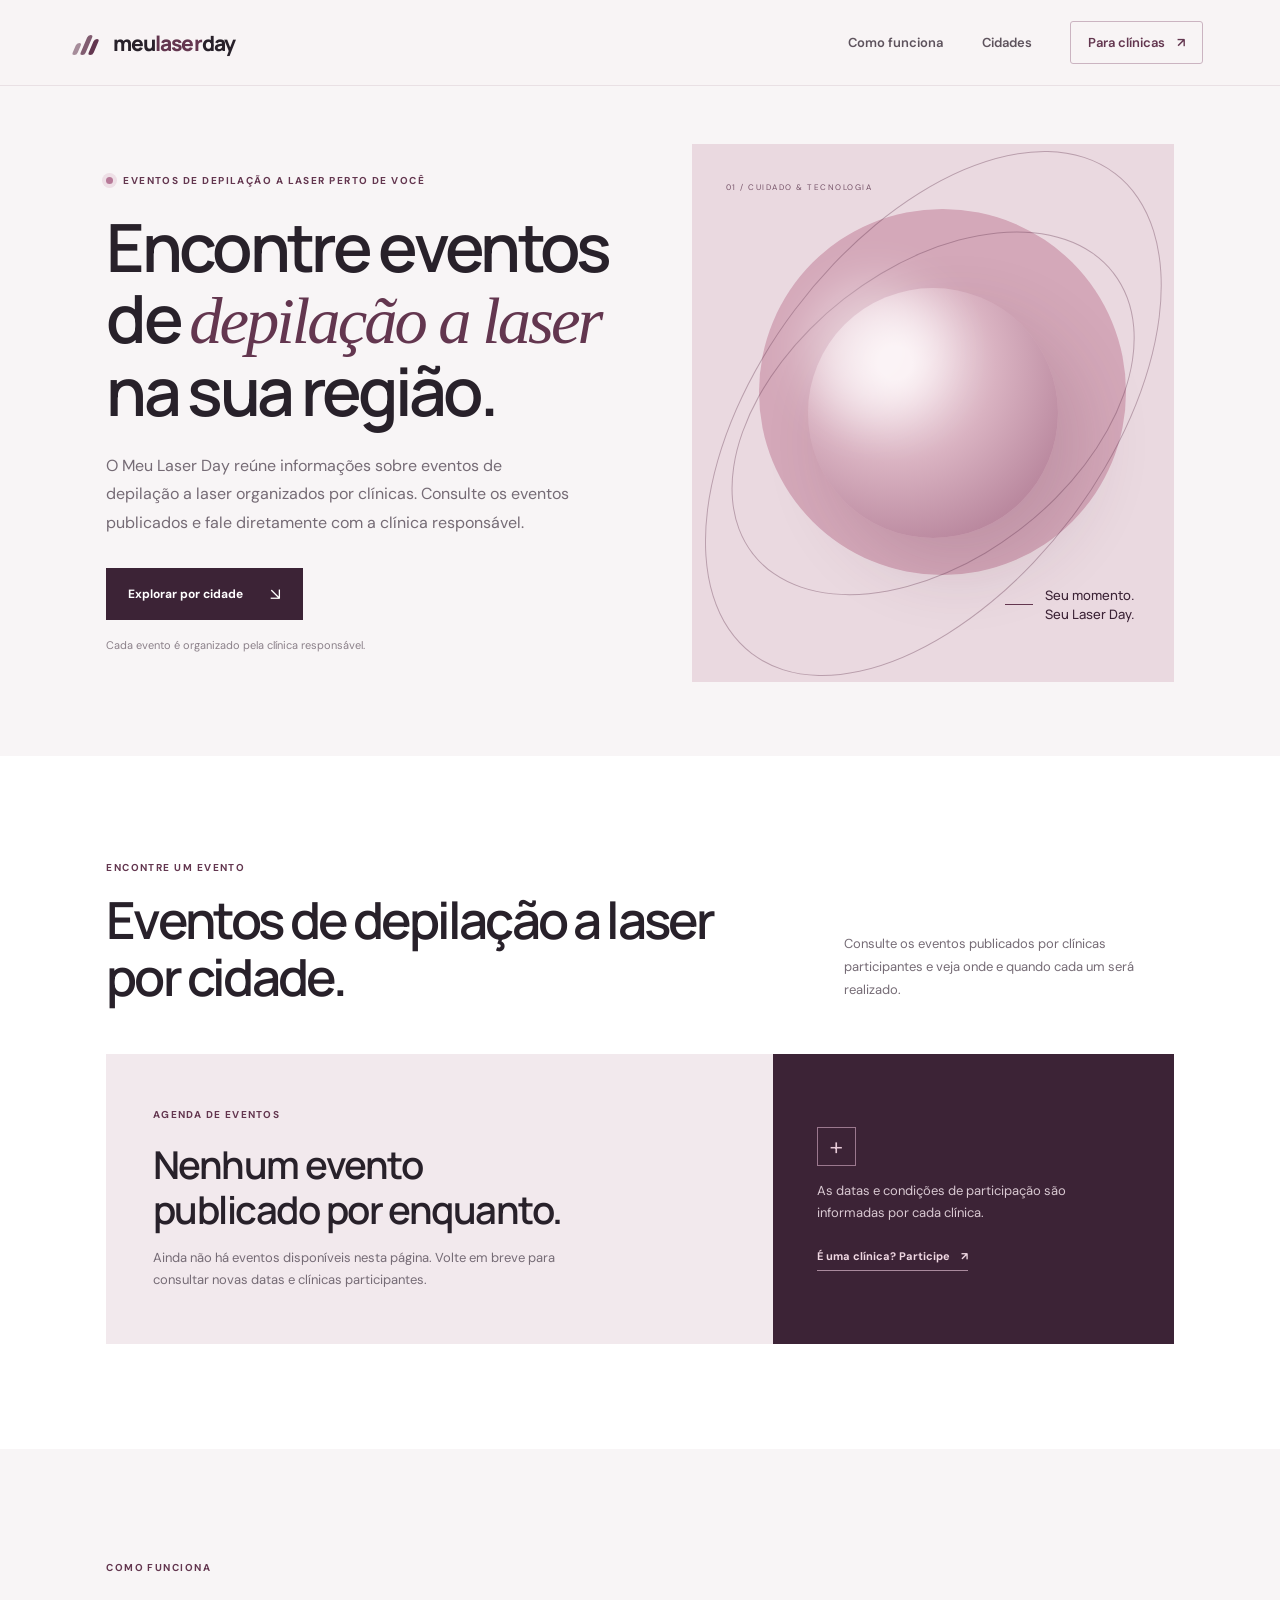
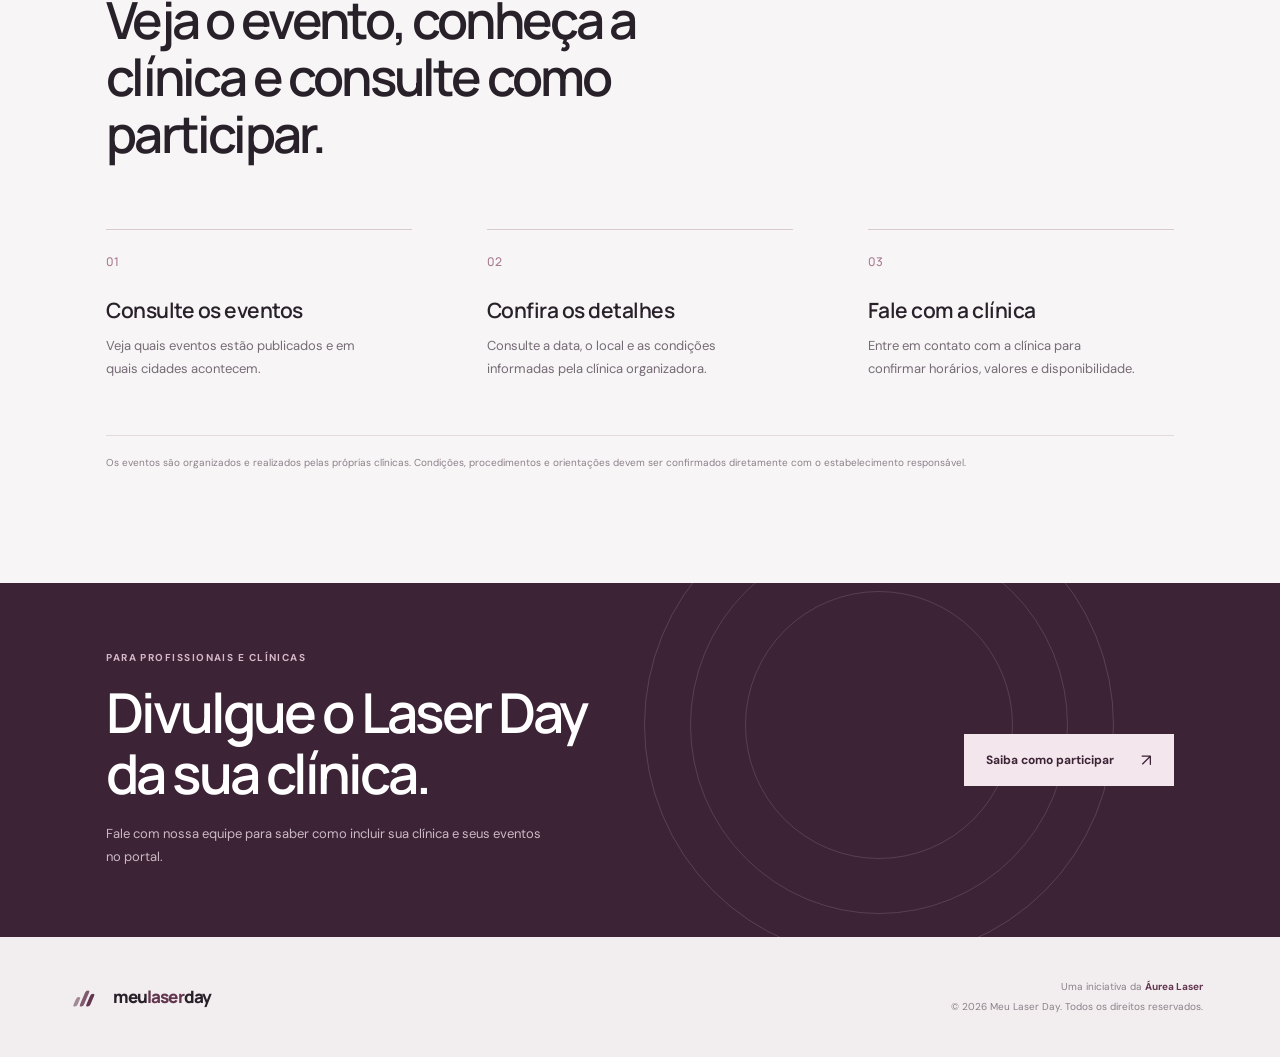
==== index.html @ 8944230f "Torna a comunicação da página inicial mais direta" ====
<!doctype html>
<html lang="pt-BR">
<head>
  <meta charset="utf-8">
  <meta name="viewport" content="width=device-width, initial-scale=1">
  <title>Meu Laser Day | Encontre eventos de depilação a laser</title>
  <meta name="description" content="Consulte eventos de depilação a laser organizados por clínicas. Veja as datas e entre em contato com o estabelecimento responsável.">
  <meta name="theme-color" content="#f8f5f6">
  <link rel="canonical" href="https://meulaserday.com.br/">
  <link rel="icon" href="/favicon.svg" type="image/svg+xml">
  <link rel="preconnect" href="https://fonts.googleapis.com">
  <link rel="preconnect" href="https://fonts.gstatic.com" crossorigin>
  <link href="https://fonts.googleapis.com/css2?family=DM+Sans:wght@400;500;600;700&family=Manrope:wght@400;500;600;700;800&display=swap" rel="stylesheet">
  <link rel="stylesheet" href="/assets/css/style.css">
  <meta property="og:type" content="website">
  <meta property="og:locale" content="pt_BR">
  <meta property="og:site_name" content="Meu Laser Day">
  <meta property="og:title" content="Meu Laser Day | Encontre eventos de depilação a laser">
  <meta property="og:description" content="Eventos de depilação a laser organizados por clínicas. Consulte datas e informações para participar.">
  <meta property="og:url" content="https://meulaserday.com.br/">
  <script type="application/ld+json">
  {
    "@context": "https://schema.org",
    "@type": "WebSite",
    "name": "Meu Laser Day",
    "url": "https://meulaserday.com.br/",
    "inLanguage": "pt-BR",
    "description": "Portal de divulgação de eventos de depilação a laser promovidos por clínicas."
  }
  </script>
</head>
<body>
  <header class="site-header">
    <a class="brand" href="/" aria-label="Meu Laser Day - início">
      <span class="brand-mark" aria-hidden="true"><span></span><span></span><span></span></span>
      <span>meu<span class="brand-accent">laser</span>day</span>
    </a>
    <nav class="main-nav" aria-label="Navegação principal">
      <a href="#sobre">Como funciona</a>
      <a href="#cidades">Cidades</a>
      <a class="nav-cta" href="/para-clinicas/">Para clínicas <span aria-hidden="true">↗</span></a>
    </nav>
    <button class="menu-toggle" type="button" aria-label="Abrir menu" aria-expanded="false">
      <span></span><span></span>
    </button>
  </header>

  <main>
    <section class="hero">
      <div class="hero-copy">
        <p class="eyebrow"><span class="eyebrow-dot"></span> Eventos de depilação a laser perto de você</p>
        <h1>Encontre eventos de <em>depilação a laser</em> na sua região.</h1>
        <p class="hero-intro">O Meu Laser Day reúne informações sobre eventos de depilação a laser organizados por clínicas. Consulte os eventos publicados e fale diretamente com a clínica responsável.</p>
        <a class="button button-dark" href="#cidades">Explorar por cidade <span aria-hidden="true">↘</span></a>
        <p class="hero-note">Cada evento é organizado pela clínica responsável.</p>
      </div>
      <div class="hero-art" aria-label="Composição abstrata em tons rosados">
        <div class="art-orbit orbit-one"></div>
        <div class="art-orbit orbit-two"></div>
        <div class="art-disc"></div>
        <div class="art-glow"></div>
        <div class="art-caption"><span class="caption-line"></span><span>Seu momento.<br>Seu Laser Day.</span></div>
        <span class="art-index">01 / CUIDADO &amp; TECNOLOGIA</span>
      </div>
    </section>

    <section class="discovery section-wrap" id="cidades">
      <div class="section-heading">
        <div>
          <p class="eyebrow">Encontre um evento</p>
          <h2>Eventos de depilação a laser<br>por cidade.</h2>
        </div>
        <p class="section-aside">Consulte os eventos publicados por clínicas participantes e veja onde e quando cada um será realizado.</p>
      </div>
      <div class="city-panel">
        <div class="city-panel-main">
          <span class="city-kicker">Agenda de eventos</span>
          <h3>Nenhum evento<br>publicado por enquanto.</h3>
          <p>Ainda não há eventos disponíveis nesta página. Volte em breve para consultar novas datas e clínicas participantes.</p>
        </div>
        <div class="city-panel-side">
          <div class="city-symbol" aria-hidden="true">+</div>
          <p>As datas e condições de participação são informadas por cada clínica.</p>
          <a href="/para-clinicas/" class="text-link">É uma clínica? Participe <span aria-hidden="true">↗</span></a>
        </div>
      </div>
    </section>

    <section class="how section-wrap" id="sobre">
      <div class="how-intro">
        <p class="eyebrow">Como funciona</p>
        <h2>Veja o evento, conheça a clínica e consulte como participar.</h2>
      </div>
      <div class="steps">
        <article class="step">
          <span class="step-number">01</span>
          <h3>Consulte os eventos</h3>
          <p>Veja quais eventos estão publicados e em quais cidades acontecem.</p>
        </article>
        <article class="step">
          <span class="step-number">02</span>
          <h3>Confira os detalhes</h3>
          <p>Consulte a data, o local e as condições informadas pela clínica organizadora.</p>
        </article>
        <article class="step">
          <span class="step-number">03</span>
          <h3>Fale com a clínica</h3>
          <p>Entre em contato com a clínica para confirmar horários, valores e disponibilidade.</p>
        </article>
      </div>
      <p class="disclaimer">Os eventos são organizados e realizados pelas próprias clínicas. Condições, procedimentos e orientações devem ser confirmados diretamente com o estabelecimento responsável.</p>
    </section>

    <section class="partner-band">
      <div class="partner-band-inner">
        <div>
          <p class="eyebrow eyebrow-light">Para profissionais e clínicas</p>
          <h2>Divulgue o Laser Day<br>da sua clínica.</h2>
          <p>Fale com nossa equipe para saber como incluir sua clínica e seus eventos no portal.</p>
        </div>
        <a class="button button-light" href="/para-clinicas/">Saiba como participar <span aria-hidden="true">↗</span></a>
        <span class="band-orbit" aria-hidden="true"></span>
      </div>
    </section>
  </main>

  <footer class="site-footer">
    <a class="brand brand-footer" href="/">
      <span class="brand-mark" aria-hidden="true"><span></span><span></span><span></span></span>
      <span>meu<span class="brand-accent">laser</span>day</span>
    </a>
    <div class="footer-note">
      <span>Uma iniciativa da <a href="https://aurealaser.com.br/" target="_blank" rel="noopener noreferrer">Áurea Laser</a></span>
      <span>© <span data-year></span> Meu Laser Day. Todos os direitos reservados.</span>
    </div>
  </footer>
  <script src="/assets/js/main.js" defer></script>
</body>
</html>
---- assets/css/style.css ----
:root {
  --paper: #f8f5f6;
  --white: #fff;
  --ink: #28212a;
  --muted: #756b75;
  --line: #e8dfe5;
  --plum: #63364f;
  --plum-deep: #3c2336;
  --rose: #d7a8ba;
  --rose-pale: #ead8df;
  --serif: Georgia, "Times New Roman", serif;
  --sans: "DM Sans", Arial, sans-serif;
  --display: "Manrope", "DM Sans", sans-serif;
}
* { box-sizing: border-box; }
html { scroll-behavior: smooth; }
body { margin: 0; background: var(--paper); color: var(--ink); font-family: var(--sans); -webkit-font-smoothing: antialiased; }
a { color: inherit; text-decoration: none; }
button { font: inherit; }
.site-header { height: 86px; padding: 0 clamp(22px, 6vw, 92px); display: flex; align-items: center; justify-content: space-between; border-bottom: 1px solid rgba(99,54,79,.10); position: relative; z-index: 5; background: rgba(248,245,246,.94); }
.brand { display: inline-flex; align-items: center; gap: 11px; font: 800 21px var(--display); letter-spacing: -.9px; color: var(--ink); }
.brand-accent { color: var(--plum); }
.brand-mark { width: 25px; height: 25px; display: inline-flex; align-items: end; gap: 3px; transform: skew(-23deg); }
.brand-mark span { display: block; width: 5px; border-radius: 5px; background: var(--plum); }
.brand-mark span:nth-child(1) { height: 12px; opacity: .55; }
.brand-mark span:nth-child(2) { height: 20px; opacity: .8; }
.brand-mark span:nth-child(3) { height: 16px; }
.main-nav { display: flex; align-items: center; gap: clamp(22px, 3vw, 43px); font-size: 13px; font-weight: 600; color: #5e535d; }
.main-nav a { transition: color .2s ease; }
.main-nav a:hover, .footer-note a:hover { color: var(--plum); }
.main-nav .nav-cta { color: var(--plum); border: 1px solid #cbb4c1; padding: 12px 17px; border-radius: 3px; }
.nav-cta span { margin-left: 9px; }
.menu-toggle { display: none; border: 0; background: none; padding: 8px; }
.menu-toggle span { width: 23px; height: 1px; display: block; background: var(--ink); margin: 6px; }
.hero { min-height: 625px; display: grid; grid-template-columns: 1.04fr .96fr; padding: 58px clamp(22px, 8.3vw, 128px) 74px; gap: 5vw; align-items: center; overflow: hidden; }
.hero-copy { max-width: 620px; padding: 30px 0; position: relative; z-index: 1; }
.eyebrow { display: flex; align-items: center; gap: 10px; color: var(--plum); font-size: 10px; font-weight: 700; letter-spacing: 1.45px; text-transform: uppercase; margin: 0 0 25px; }
.eyebrow-dot { width: 7px; height: 7px; border-radius: 50%; background: #b77998; box-shadow: 0 0 0 4px #eedfe6; }
h1, h2, h3, p { margin-top: 0; }
h1, h2 { font-family: var(--display); letter-spacing: -.055em; font-weight: 600; }
.hero h1, .clinic-hero h1 { font-size: clamp(43px, 5.2vw, 76px); line-height: 1.06; margin: 0 0 25px; max-width: 670px; }
h1 em { font-family: var(--serif); font-weight: 400; color: var(--plum); letter-spacing: -.045em; }
.hero-intro { max-width: 470px; color: var(--muted); font-size: 16px; line-height: 1.8; margin-bottom: 30px; }
.button { display: inline-flex; align-items: center; justify-content: center; gap: 27px; min-height: 52px; padding: 0 22px; font-size: 12px; font-weight: 700; transition: transform .2s ease, background .2s ease; }
.button:hover { transform: translateY(-2px); }
.button-dark { background: var(--plum-deep); color: white; }
.button-dark:hover { background: var(--plum); }
.button span { font-size: 17px; font-weight: 400; }
.hero-note { font-size: 11px; color: #8b8089; margin: 18px 0 0; }
.hero-art { min-height: 480px; height: 100%; position: relative; display: grid; place-items: center; background: #ead9e0; overflow: hidden; }
.hero-art:before { content: ""; position: absolute; width: 76%; aspect-ratio: 1; border-radius: 50%; background: #d4a8b9; top: 12%; left: 14%; }
.art-disc { position: absolute; width: 52%; aspect-ratio: 1; border-radius: 50%; background: radial-gradient(circle at 35% 30%, #f8e9ee 0 7%, #d9b2c1 42%, #a66e89 100%); box-shadow: 25px 30px 70px rgba(80,39,62,.16); z-index: 1; }
.art-glow { position: absolute; width: 28%; aspect-ratio: 1; border-radius: 50%; background: rgba(255,255,255,.48); filter: blur(25px); z-index: 2; transform: translate(-42%, -45%); }
.art-orbit { position: absolute; border: 1px solid rgba(99,54,79,.36); border-radius: 50%; z-index: 2; }
.orbit-one { width: 95%; height: 54%; transform: rotate(-38deg); }
.orbit-two { width: 72%; height: 112%; transform: rotate(37deg); }
.art-caption { position: absolute; z-index: 3; right: 8%; bottom: 11%; display: flex; align-items: center; gap: 12px; color: var(--plum-deep); font: 500 13px/1.4 var(--display); }
.caption-line { width: 28px; height: 1px; background: var(--plum); }
.art-index { position: absolute; z-index: 3; left: 7%; top: 7%; font-size: 8px; letter-spacing: 1.5px; color: #765368; }
.section-wrap { padding: 105px clamp(22px, 8.3vw, 128px); }
.discovery { background: #fff; }
.section-heading { display: flex; align-items: end; justify-content: space-between; gap: 40px; margin-bottom: 48px; }
.section-heading .eyebrow, .how .eyebrow { margin-bottom: 17px; }
h2 { font-size: clamp(34px, 4vw, 54px); line-height: 1.12; margin-bottom: 0; }
.section-aside { max-width: 330px; color: var(--muted); font-size: 13px; line-height: 1.8; margin: 0 0 4px; }
.city-panel { display: grid; grid-template-columns: 1.25fr .75fr; min-height: 290px; background: #f2e9ed; }
.city-panel-main { padding: 48px 7%; }
.city-kicker { font-size: 10px; color: var(--plum); letter-spacing: 1.3px; text-transform: uppercase; font-weight: 700; }
.city-panel h3 { font: 600 clamp(28px, 3vw, 39px)/1.17 var(--display); letter-spacing: -.04em; margin: 20px 0 14px; }
.city-panel-main p, .city-panel-side p { color: var(--muted); font-size: 13px; line-height: 1.7; max-width: 420px; margin-bottom: 0; }
.city-panel-side { background: var(--plum-deep); color: white; padding: 38px 11%; display: flex; flex-direction: column; align-items: flex-start; justify-content: center; }
.city-panel-side p { color: #d9c9d2; margin: 14px 0 25px; }
.city-symbol { width: 39px; height: 39px; border: 1px solid #9b788e; color: #e7cbd8; display: grid; place-items: center; font: 300 25px var(--sans); }
.text-link { color: #f0d8e3; font-size: 11px; font-weight: 700; border-bottom: 1px solid #a98a9d; padding-bottom: 7px; }
.text-link span { margin-left: 8px; }
.how { padding-top: 112px; padding-bottom: 112px; }
.how-intro { max-width: 660px; margin-bottom: 66px; }
.how-intro h2 { max-width: 620px; }
.steps { display: grid; grid-template-columns: repeat(3, 1fr); gap: 7%; }
.step { border-top: 1px solid #d7c8d1; padding-top: 20px; }
.step-number { color: #a77c92; font: 500 12px var(--display); }
.step h3 { font: 600 21px var(--display); margin: 25px 0 10px; letter-spacing: -.5px; }
.step p { color: var(--muted); font-size: 13px; line-height: 1.8; max-width: 270px; margin: 0; }
.disclaimer { margin: 54px 0 0; padding-top: 18px; border-top: 1px solid #e4d9df; color: #8b8089; font-size: 10px; line-height: 1.7; }
.partner-band { background: var(--plum-deep); color: white; overflow: hidden; }
.partner-band-inner { min-height: 330px; padding: 68px clamp(22px, 8.3vw, 128px); display: flex; align-items: center; justify-content: space-between; gap: 40px; position: relative; }
.partner-band-inner > div { max-width: 590px; position: relative; z-index: 1; }
.eyebrow-light { color: #d7b7c8; margin-bottom: 18px; }
.partner-band h2 { font-size: clamp(36px, 4.3vw, 56px); margin-bottom: 17px; }
.partner-band p:not(.eyebrow) { color: #cbbac5; font-size: 13px; line-height: 1.8; max-width: 440px; margin-bottom: 0; }
.button-light { background: #f3e7ed; color: var(--plum-deep); position: relative; z-index: 2; white-space: nowrap; }
.button-light:hover { background: white; }
.band-orbit { position: absolute; width: 470px; height: 470px; border: 1px solid rgba(221,186,205,.2); border-radius: 50%; right: 13%; top: -26%; }
.band-orbit:before, .band-orbit:after { content: ""; position: absolute; border: 1px solid rgba(221,186,205,.18); border-radius: 50%; inset: 45px; }
.band-orbit:after { inset: 100px; }
.site-footer { min-height: 120px; padding: 28px clamp(22px, 6vw, 92px); display: flex; align-items: center; justify-content: space-between; gap: 25px; background: #f2edef; }
.brand-footer { font-size: 17px; }
.brand-footer .brand-mark { transform: scale(.8) skew(-23deg); transform-origin: left center; }
.footer-note { display: flex; flex-direction: column; gap: 7px; text-align: right; color: #8b8089; font-size: 10px; }
.footer-note a { color: var(--plum); font-weight: 700; }
.clinic-hero { min-height: 585px; display: grid; grid-template-columns: 1.05fr .95fr; align-items: center; padding: 65px clamp(22px, 8.3vw, 128px); gap: 6vw; }
.clinic-copy { max-width: 630px; }
.clinic-hero h1 { font-size: clamp(42px, 4.8vw, 68px); }
.clinic-art { height: 420px; position: relative; background: #e6d4dd; overflow: hidden; display: grid; place-items: center; }
.clinic-ring { position: absolute; width: 78%; aspect-ratio: 1; border: 1px solid rgba(99,54,79,.55); border-radius: 50%; box-shadow: 0 0 0 35px rgba(255,255,255,.10), 0 0 0 75px rgba(99,54,79,.06); }
.clinic-card { width: 57%; min-height: 235px; background: #f8f3f5; padding: 29px; display: flex; flex-direction: column; justify-content: space-between; position: relative; z-index: 1; box-shadow: 20px 25px 60px rgba(65,37,55,.13); transform: rotate(-4deg); }
.clinic-card span { font-size: 8px; letter-spacing: 1.4px; color: var(--plum); font-weight: 700; }
.clinic-card strong { font: 600 24px/1.18 var(--display); letter-spacing: -.8px; }
.clinic-card i { width: 34px; height: 3px; background: var(--plum); }
.clinic-art-note { position: absolute; bottom: 24px; right: 25px; color: #765368; font-size: 8px; letter-spacing: 1.2px; }
.clinic-content { background: white; }
.clinic-benefits { display: grid; grid-template-columns: repeat(3, 1fr); gap: 6%; }
.clinic-benefits article { border-top: 1px solid #d7c8d1; padding-top: 22px; }
.benefit-mark { display: inline-grid; place-items: center; width: 30px; height: 30px; border: 1px solid #d7c3ce; color: var(--plum); font: 600 11px var(--display); }
.clinic-benefits h3 { font: 600 19px var(--display); margin: 25px 0 10px; }
.clinic-benefits p { color: var(--muted); font-size: 13px; line-height: 1.8; max-width: 280px; }
@media (max-width: 760px) {
  .site-header { height: 72px; padding: 0 21px; }
  .brand { font-size: 19px; }
  .menu-toggle { display: block; cursor: pointer; }
  .main-nav { display: none; position: absolute; top: 71px; left: 0; right: 0; padding: 22px; background: var(--paper); border-bottom: 1px solid var(--line); flex-direction: column; align-items: stretch; gap: 20px; }
  .main-nav.is-open { display: flex; }
  .main-nav .nav-cta { text-align: center; }
  .hero, .clinic-hero { grid-template-columns: 1fr; padding: 54px 22px 48px; gap: 30px; }
  .hero { min-height: auto; }
  .hero-copy { padding: 0; }
  .hero h1, .clinic-hero h1 { font-size: clamp(42px, 12vw, 60px); }
  .hero-intro { font-size: 14px; }
  .hero-art { min-height: 330px; }
  .section-wrap { padding: 76px 22px; }
  .section-heading { display: block; margin-bottom: 34px; }
  .section-aside { margin-top: 22px; max-width: 440px; }
  .city-panel { grid-template-columns: 1fr; }
  .city-panel-main { padding: 35px 28px; }
  .city-panel-side { padding: 32px 28px; }
  .steps, .clinic-benefits { grid-template-columns: 1fr; gap: 34px; }
  .how-intro { margin-bottom: 42px; }
  .partner-band-inner { min-height: 0; padding: 65px 22px; display: block; }
  .partner-band-inner .button { margin-top: 28px; white-space: normal; }
  .band-orbit { right: -270px; top: -40px; }
  .site-footer { padding: 28px 22px; align-items: flex-start; flex-direction: column; }
  .footer-note { text-align: left; }
  .clinic-hero { padding-top: 52px; }
  .clinic-art { height: 340px; }
  .clinic-card { width: 62%; min-height: 205px; }
}
@media (prefers-reduced-motion: reduce) {
  html { scroll-behavior: auto; }
  *, *::before, *::after { transition-duration: .01ms !important; animation-duration: .01ms !important; animation-iteration-count: 1 !important; }
}
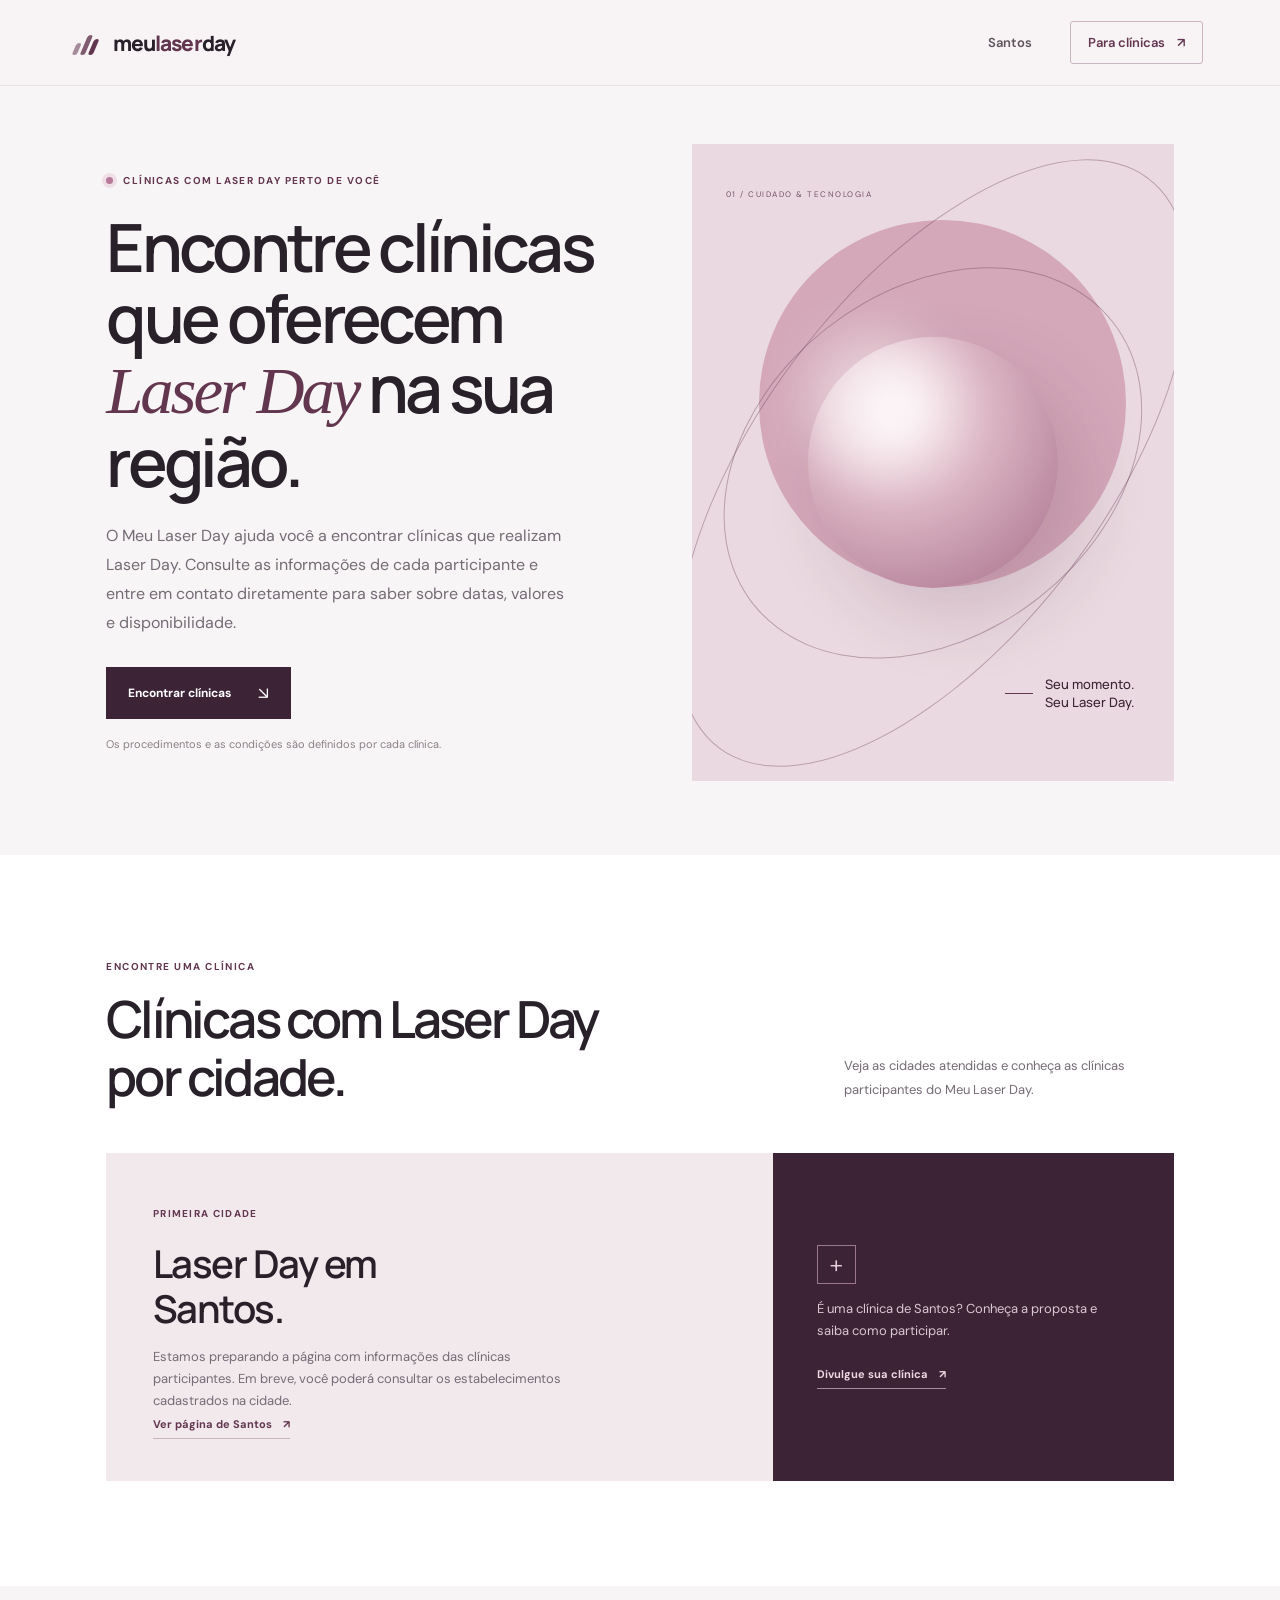
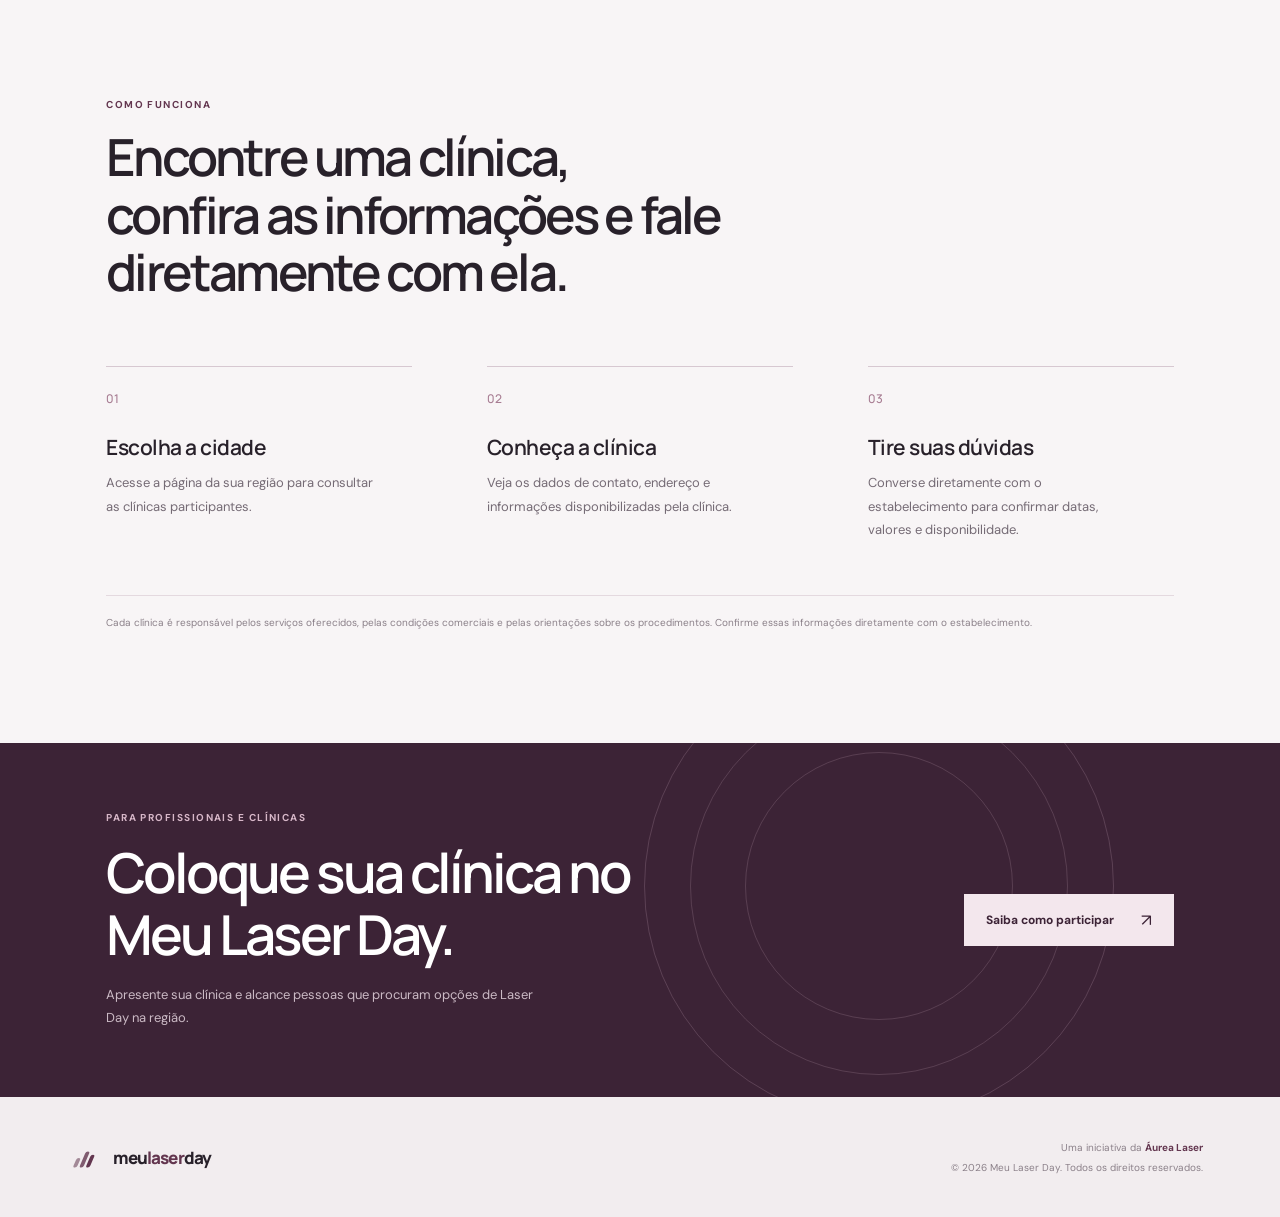
==== commit 6b5f13be: "Reposiciona homepage para busca de clínicas Laser Day" ====
--- a/index.html
+++ b/index.html
@@ -3,8 +3,8 @@
 <head>
   <meta charset="utf-8">
   <meta name="viewport" content="width=device-width, initial-scale=1">
-  <title>Meu Laser Day | Encontre eventos de depilação a laser</title>
-  <meta name="description" content="Consulte eventos de depilação a laser organizados por clínicas. Veja as datas e entre em contato com o estabelecimento responsável.">
+  <title>Meu Laser Day | Encontre clínicas com Laser Day</title>
+  <meta name="description" content="Encontre clínicas que oferecem Laser Day na sua região. Consulte informações e fale diretamente com a clínica participante.">
   <meta name="theme-color" content="#f8f5f6">
   <link rel="canonical" href="https://meulaserday.com.br/">
   <link rel="icon" href="/favicon.svg" type="image/svg+xml">
@@ -16,7 +16,7 @@
   <meta property="og:locale" content="pt_BR">
   <meta property="og:site_name" content="Meu Laser Day">
   <meta property="og:title" content="Meu Laser Day | Encontre eventos de depilação a laser">
-  <meta property="og:description" content="Eventos de depilação a laser organizados por clínicas. Consulte datas e informações para participar.">
+  <meta property="og:description" content="Encontre clínicas que oferecem Laser Day na sua região. Consulte informações e entre em contato com os estabelecimentos participantes.">
   <meta property="og:url" content="https://meulaserday.com.br/">
   <script type="application/ld+json">
   {
@@ -25,7 +25,7 @@
     "name": "Meu Laser Day",
     "url": "https://meulaserday.com.br/",
     "inLanguage": "pt-BR",
-    "description": "Portal de divulgação de eventos de depilação a laser promovidos por clínicas."
+    "description": "Portal para encontrar clínicas que oferecem Laser Day e divulgar ações de depilação a laser."
   }
   </script>
 </head>
@@ -36,8 +36,7 @@
       <span>meu<span class="brand-accent">laser</span>day</span>
     </a>
     <nav class="main-nav" aria-label="Navegação principal">
-      <a href="#sobre">Como funciona</a>
-      <a href="#cidades">Cidades</a>
+      <a href="/laser-day-em-santos/">Santos</a>
       <a class="nav-cta" href="/para-clinicas/">Para clínicas <span aria-hidden="true">↗</span></a>
     </nav>
     <button class="menu-toggle" type="button" aria-label="Abrir menu" aria-expanded="false">
@@ -48,11 +47,11 @@
   <main>
     <section class="hero">
       <div class="hero-copy">
-        <p class="eyebrow"><span class="eyebrow-dot"></span> Eventos de depilação a laser perto de você</p>
-        <h1>Encontre eventos de <em>depilação a laser</em> na sua região.</h1>
-        <p class="hero-intro">O Meu Laser Day reúne informações sobre eventos de depilação a laser organizados por clínicas. Consulte os eventos publicados e fale diretamente com a clínica responsável.</p>
-        <a class="button button-dark" href="#cidades">Explorar por cidade <span aria-hidden="true">↘</span></a>
-        <p class="hero-note">Cada evento é organizado pela clínica responsável.</p>
+        <p class="eyebrow"><span class="eyebrow-dot"></span> Clínicas com Laser Day perto de você</p>
+        <h1>Encontre clínicas que oferecem <em>Laser Day</em> na sua região.</h1>
+        <p class="hero-intro">O Meu Laser Day ajuda você a encontrar clínicas que realizam Laser Day. Consulte as informações de cada participante e entre em contato diretamente para saber sobre datas, valores e disponibilidade.</p>
+        <a class="button button-dark" href="/laser-day-em-santos/">Encontrar clínicas <span aria-hidden="true">↘</span></a>
+        <p class="hero-note">Os procedimentos e as condições são definidos por cada clínica.</p>
       </div>
       <div class="hero-art" aria-label="Composição abstrata em tons rosados">
         <div class="art-orbit orbit-one"></div>
@@ -67,21 +66,22 @@
     <section class="discovery section-wrap" id="cidades">
       <div class="section-heading">
         <div>
-          <p class="eyebrow">Encontre um evento</p>
-          <h2>Eventos de depilação a laser<br>por cidade.</h2>
+          <p class="eyebrow">Encontre uma clínica</p>
+          <h2>Clínicas com Laser Day<br>por cidade.</h2>
         </div>
-        <p class="section-aside">Consulte os eventos publicados por clínicas participantes e veja onde e quando cada um será realizado.</p>
+        <p class="section-aside">Veja as cidades atendidas e conheça as clínicas participantes do Meu Laser Day.</p>
       </div>
       <div class="city-panel">
         <div class="city-panel-main">
-          <span class="city-kicker">Agenda de eventos</span>
-          <h3>Nenhum evento<br>publicado por enquanto.</h3>
-          <p>Ainda não há eventos disponíveis nesta página. Volte em breve para consultar novas datas e clínicas participantes.</p>
+          <span class="city-kicker">Primeira cidade</span>
+          <h3>Laser Day em<br>Santos.</h3>
+          <p>Estamos preparando a página com informações das clínicas participantes. Em breve, você poderá consultar os estabelecimentos cadastrados na cidade.</p>
+          <a class="text-link" style="color:var(--plum);border-color:#cbb4c1" href="/laser-day-em-santos/">Ver página de Santos <span aria-hidden="true">↗</span></a>
         </div>
         <div class="city-panel-side">
           <div class="city-symbol" aria-hidden="true">+</div>
-          <p>As datas e condições de participação são informadas por cada clínica.</p>
-          <a href="/para-clinicas/" class="text-link">É uma clínica? Participe <span aria-hidden="true">↗</span></a>
+          <p>É uma clínica de Santos? Conheça a proposta e saiba como participar.</p>
+          <a href="/para-clinicas/" class="text-link">Divulgue sua clínica <span aria-hidden="true">↗</span></a>
         </div>
       </div>
     </section>
@@ -89,34 +89,34 @@
     <section class="how section-wrap" id="sobre">
       <div class="how-intro">
         <p class="eyebrow">Como funciona</p>
-        <h2>Veja o evento, conheça a clínica e consulte como participar.</h2>
+        <h2>Encontre uma clínica, confira as informações e fale diretamente com ela.</h2>
       </div>
       <div class="steps">
         <article class="step">
           <span class="step-number">01</span>
-          <h3>Consulte os eventos</h3>
-          <p>Veja quais eventos estão publicados e em quais cidades acontecem.</p>
+          <h3>Escolha a cidade</h3>
+          <p>Acesse a página da sua região para consultar as clínicas participantes.</p>
         </article>
         <article class="step">
           <span class="step-number">02</span>
-          <h3>Confira os detalhes</h3>
-          <p>Consulte a data, o local e as condições informadas pela clínica organizadora.</p>
+          <h3>Conheça a clínica</h3>
+          <p>Veja os dados de contato, endereço e informações disponibilizadas pela clínica.</p>
         </article>
         <article class="step">
           <span class="step-number">03</span>
-          <h3>Fale com a clínica</h3>
-          <p>Entre em contato com a clínica para confirmar horários, valores e disponibilidade.</p>
+          <h3>Tire suas dúvidas</h3>
+          <p>Converse diretamente com o estabelecimento para confirmar datas, valores e disponibilidade.</p>
         </article>
       </div>
-      <p class="disclaimer">Os eventos são organizados e realizados pelas próprias clínicas. Condições, procedimentos e orientações devem ser confirmados diretamente com o estabelecimento responsável.</p>
+      <p class="disclaimer">Cada clínica é responsável pelos serviços oferecidos, pelas condições comerciais e pelas orientações sobre os procedimentos. Confirme essas informações diretamente com o estabelecimento.</p>
     </section>
 
     <section class="partner-band">
       <div class="partner-band-inner">
         <div>
           <p class="eyebrow eyebrow-light">Para profissionais e clínicas</p>
-          <h2>Divulgue o Laser Day<br>da sua clínica.</h2>
-          <p>Fale com nossa equipe para saber como incluir sua clínica e seus eventos no portal.</p>
+          <h2>Coloque sua clínica no<br>Meu Laser Day.</h2>
+          <p>Apresente sua clínica e alcance pessoas que procuram opções de Laser Day na região.</p>
         </div>
         <a class="button button-light" href="/para-clinicas/">Saiba como participar <span aria-hidden="true">↗</span></a>
         <span class="band-orbit" aria-hidden="true"></span>
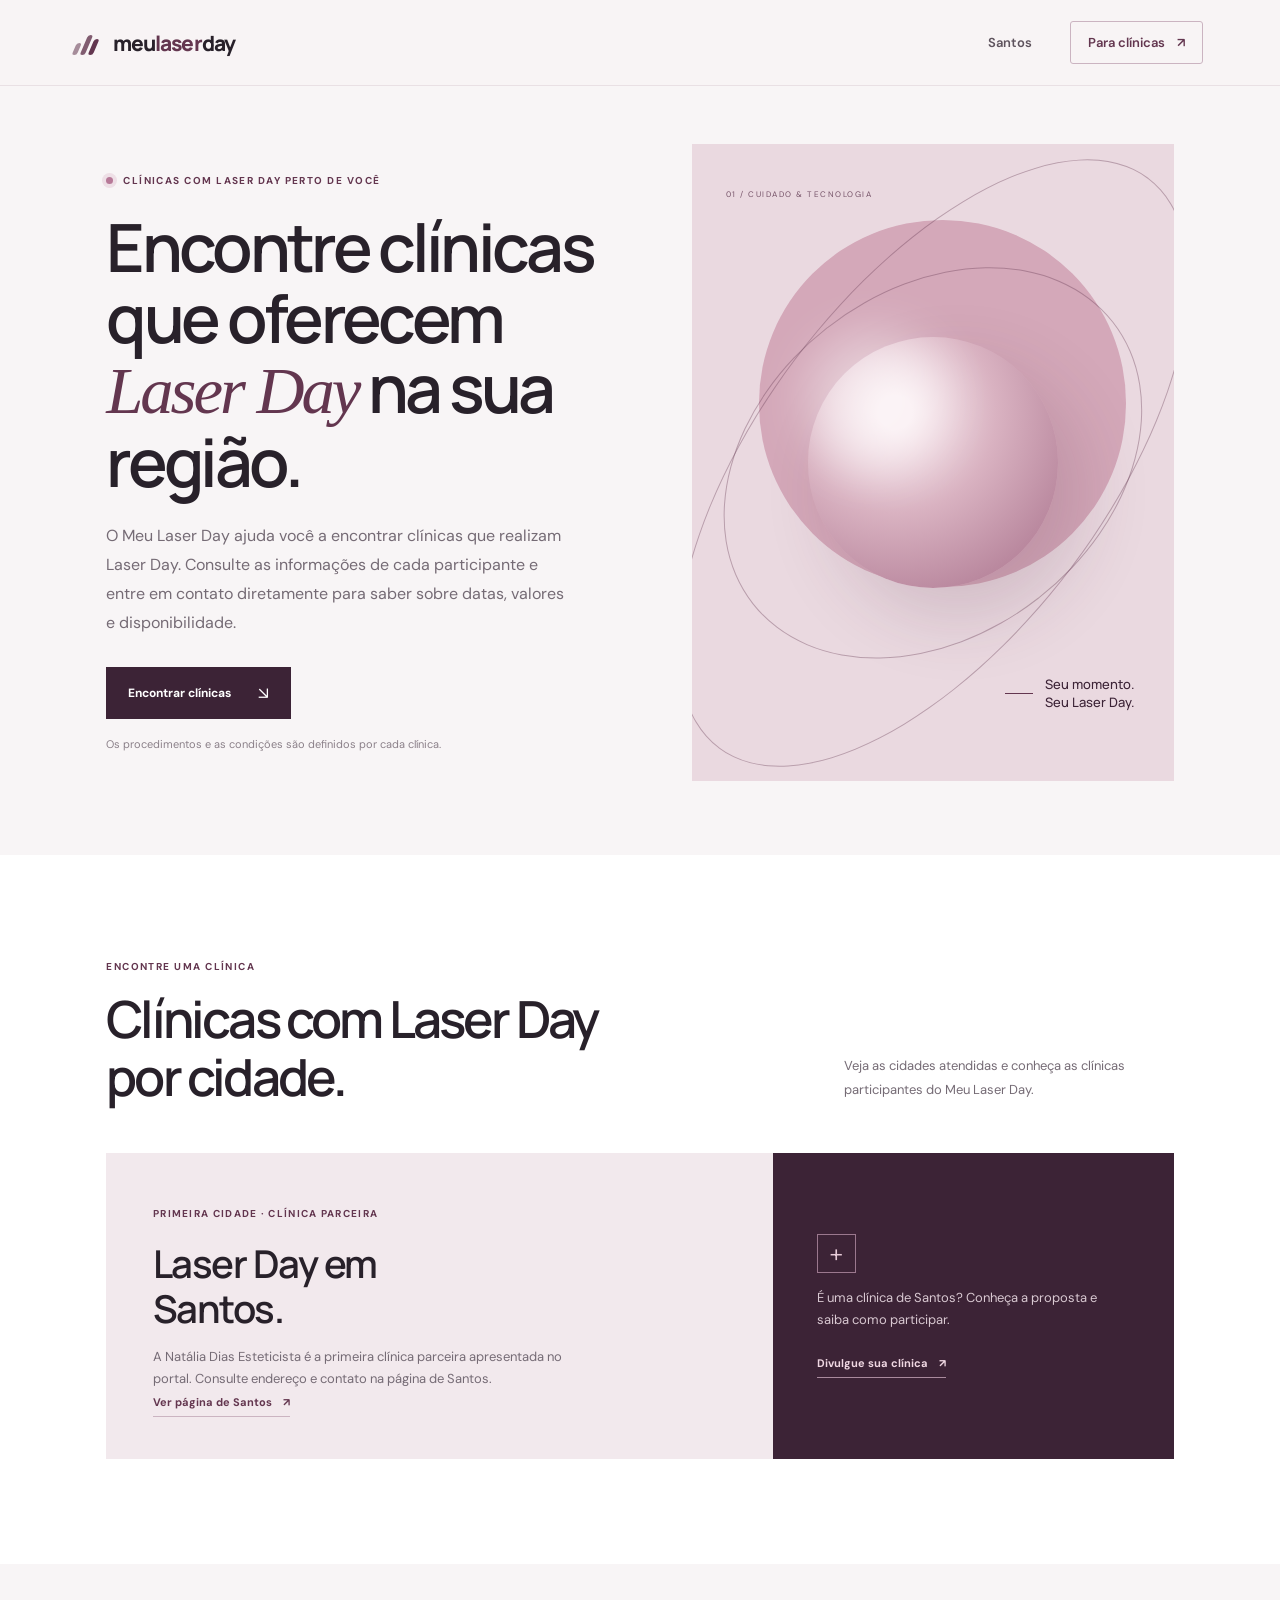
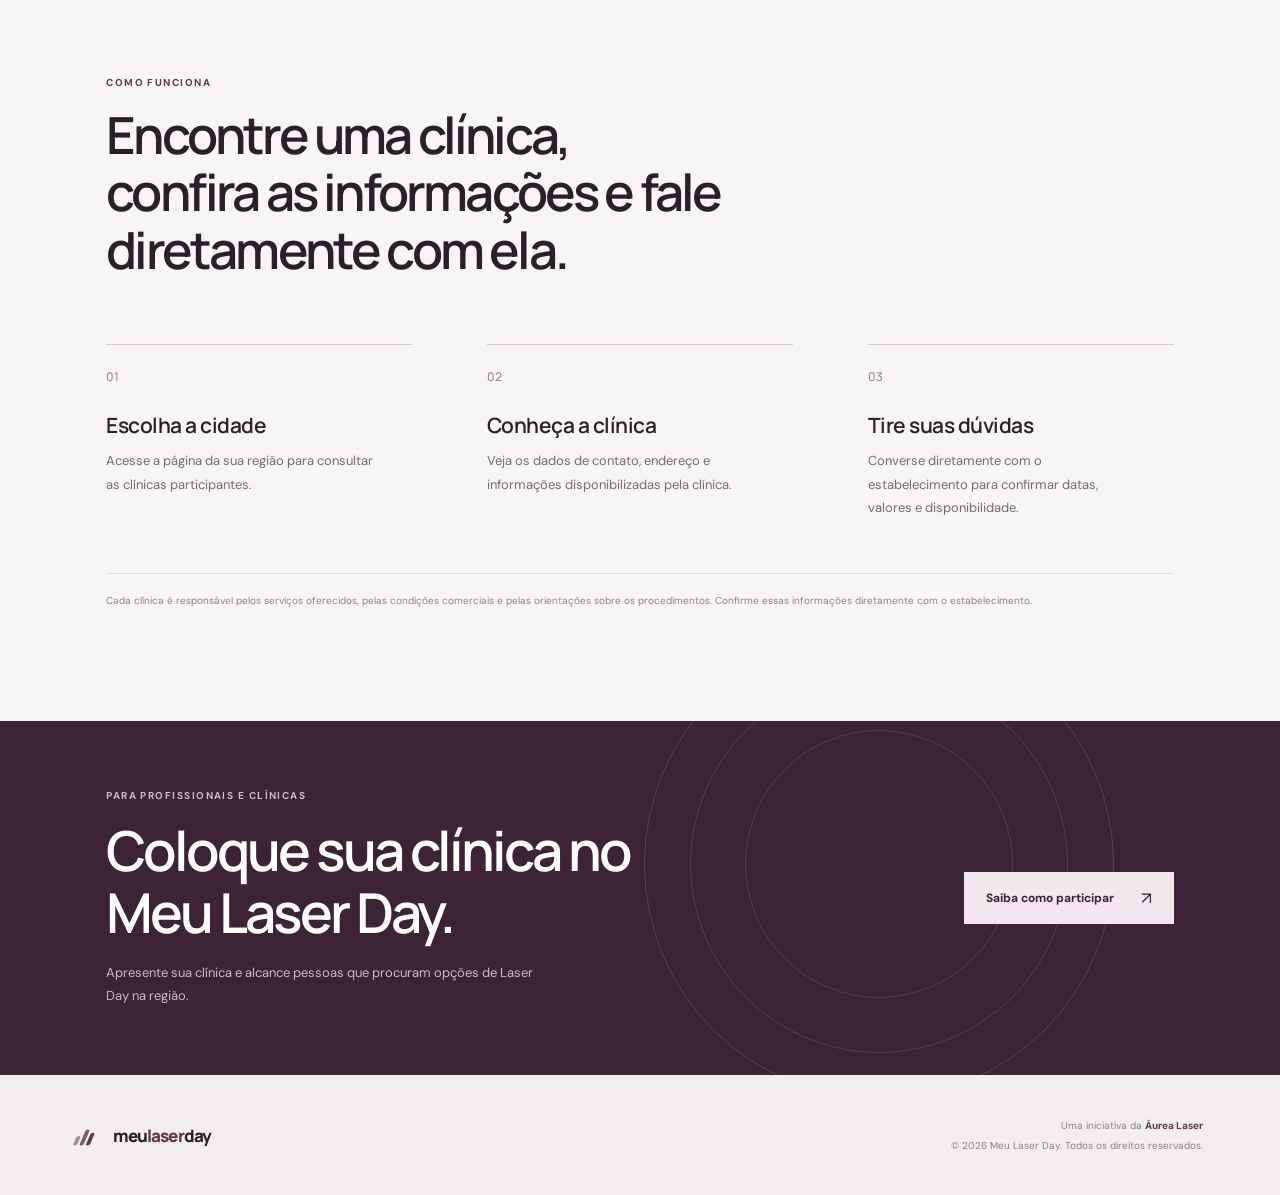
==== commit 072ce57e: "Atualiza homepage com primeira clínica parceira em Santos" ====
--- a/index.html
+++ b/index.html
@@ -15,7 +15,7 @@
   <meta property="og:type" content="website">
   <meta property="og:locale" content="pt_BR">
   <meta property="og:site_name" content="Meu Laser Day">
-  <meta property="og:title" content="Meu Laser Day | Encontre eventos de depilação a laser">
+  <meta property="og:title" content="Meu Laser Day | Encontre clínicas com Laser Day">
   <meta property="og:description" content="Encontre clínicas que oferecem Laser Day na sua região. Consulte informações e entre em contato com os estabelecimentos participantes.">
   <meta property="og:url" content="https://meulaserday.com.br/">
   <script type="application/ld+json">
@@ -73,9 +73,9 @@
       </div>
       <div class="city-panel">
         <div class="city-panel-main">
-          <span class="city-kicker">Primeira cidade</span>
+          <span class="city-kicker">Primeira cidade · Clínica parceira</span>
           <h3>Laser Day em<br>Santos.</h3>
-          <p>Estamos preparando a página com informações das clínicas participantes. Em breve, você poderá consultar os estabelecimentos cadastrados na cidade.</p>
+          <p>A Natália Dias Esteticista é a primeira clínica parceira apresentada no portal. Consulte endereço e contato na página de Santos.</p>
           <a class="text-link" style="color:var(--plum);border-color:#cbb4c1" href="/laser-day-em-santos/">Ver página de Santos <span aria-hidden="true">↗</span></a>
         </div>
         <div class="city-panel-side">
--- a/assets/css/style.css
+++ b/assets/css/style.css
@@ -148,3 +148,16 @@
   html { scroll-behavior: auto; }
   *, *::before, *::after { transition-duration: .01ms !important; animation-duration: .01ms !important; animation-iteration-count: 1 !important; }
 }
+
+
+/* Listing de clínicas parceiras */
+.clinic-listing-details { margin-top: 24px; }
+.clinic-listing-details p { color: var(--muted); font-size: 13px; line-height: 1.75; margin: 0 0 15px; }
+.clinic-listing-details strong { color: var(--ink); font-weight: 700; }
+.clinic-listing-details a:not(.button) { color: var(--plum); font-weight: 600; }
+.clinic-listing-actions { display: flex; flex-wrap: wrap; align-items: center; gap: 18px; margin-top: 22px; }
+.clinic-listing-actions .button { min-height: 46px; }
+.clinic-map-link { font-size: 11px; font-weight: 700; color: var(--plum); border-bottom: 1px solid #cbb4c1; padding-bottom: 6px; }
+@media (max-width: 760px) {
+  .clinic-listing-actions { align-items: flex-start; flex-direction: column; gap: 16px; }
+}
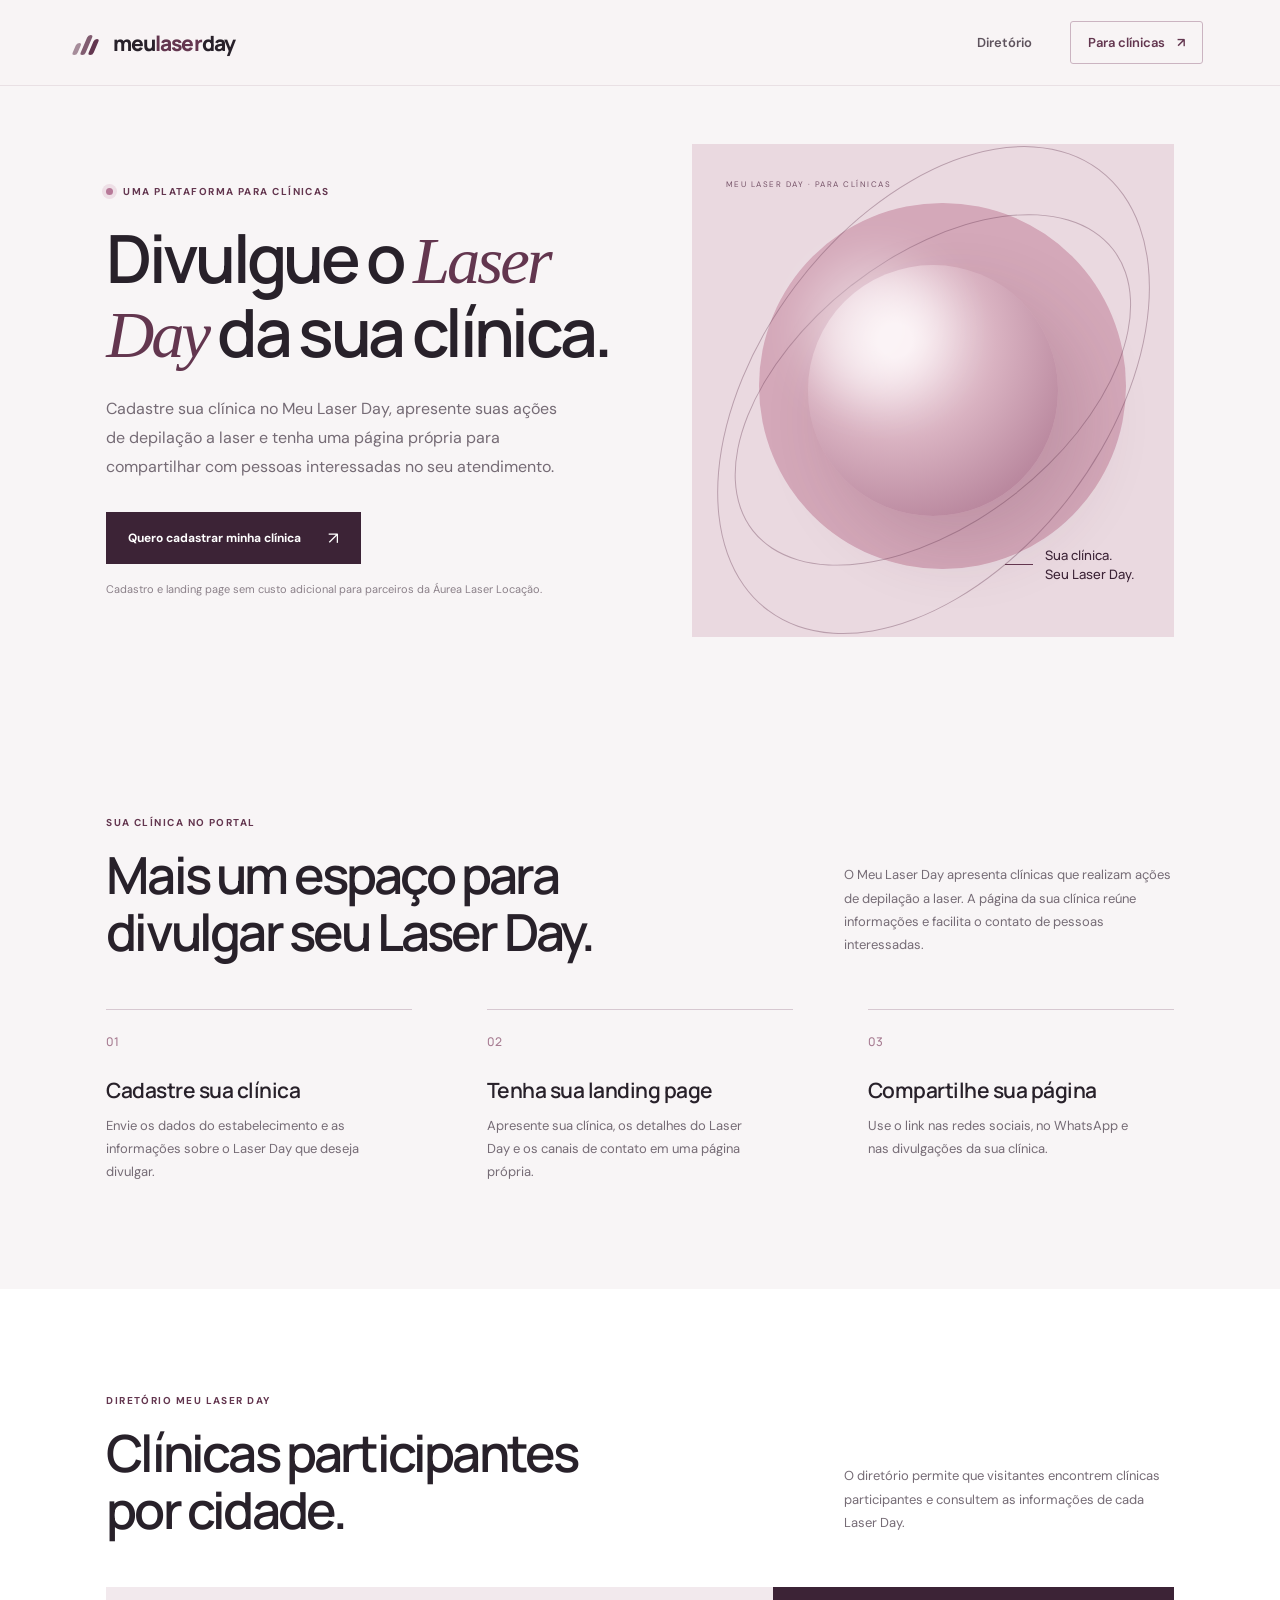
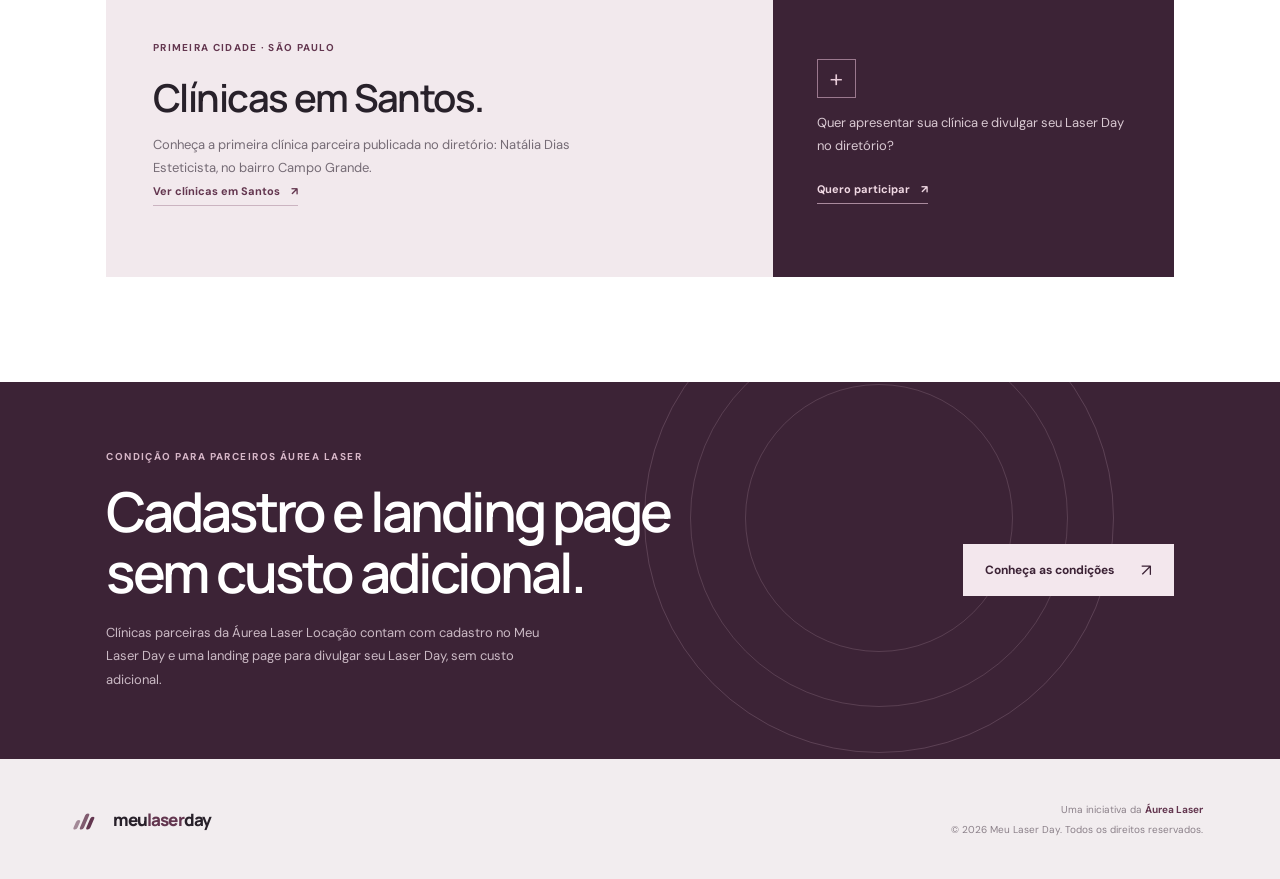
==== commit 4a2efce2: "Reposiciona home do Meu Laser Day para clínicas" ====
--- a/index.html
+++ b/index.html
@@ -3,8 +3,8 @@
 <head>
   <meta charset="utf-8">
   <meta name="viewport" content="width=device-width, initial-scale=1">
-  <title>Meu Laser Day | Encontre clínicas com Laser Day</title>
-  <meta name="description" content="Encontre clínicas que oferecem Laser Day na sua região. Consulte informações e fale diretamente com a clínica participante.">
+  <title>Meu Laser Day | Divulgação para clínicas de depilação a laser</title>
+  <meta name="description" content="Divulgue o Laser Day da sua clínica no Meu Laser Day. Tenha uma página para apresentar sua clínica e receber contatos de pessoas interessadas em depilação a laser.">
   <meta name="theme-color" content="#f8f5f6">
   <link rel="canonical" href="https://meulaserday.com.br/">
   <link rel="icon" href="/favicon.svg" type="image/svg+xml">
@@ -15,8 +15,8 @@
   <meta property="og:type" content="website">
   <meta property="og:locale" content="pt_BR">
   <meta property="og:site_name" content="Meu Laser Day">
-  <meta property="og:title" content="Meu Laser Day | Encontre clínicas com Laser Day">
-  <meta property="og:description" content="Encontre clínicas que oferecem Laser Day na sua região. Consulte informações e entre em contato com os estabelecimentos participantes.">
+  <meta property="og:title" content="Meu Laser Day | Divulgação para clínicas de depilação a laser">
+  <meta property="og:description" content="Cadastre sua clínica, divulgue seu Laser Day e tenha uma página própria para apresentar seu atendimento.">
   <meta property="og:url" content="https://meulaserday.com.br/">
   <script type="application/ld+json">
   {
@@ -25,7 +25,7 @@
     "name": "Meu Laser Day",
     "url": "https://meulaserday.com.br/",
     "inLanguage": "pt-BR",
-    "description": "Portal para encontrar clínicas que oferecem Laser Day e divulgar ações de depilação a laser."
+    "description": "Plataforma de divulgação de Laser Day para clínicas de depilação a laser."
   }
   </script>
 </head>
@@ -36,7 +36,7 @@
       <span>meu<span class="brand-accent">laser</span>day</span>
     </a>
     <nav class="main-nav" aria-label="Navegação principal">
-      <a href="/laser-day-em-santos/">Santos</a>
+      <a href="/clinicas/">Diretório</a>
       <a class="nav-cta" href="/para-clinicas/">Para clínicas <span aria-hidden="true">↗</span></a>
     </nav>
     <button class="menu-toggle" type="button" aria-label="Abrir menu" aria-expanded="false">
@@ -47,78 +47,80 @@
   <main>
     <section class="hero">
       <div class="hero-copy">
-        <p class="eyebrow"><span class="eyebrow-dot"></span> Clínicas com Laser Day perto de você</p>
-        <h1>Encontre clínicas que oferecem <em>Laser Day</em> na sua região.</h1>
-        <p class="hero-intro">O Meu Laser Day ajuda você a encontrar clínicas que realizam Laser Day. Consulte as informações de cada participante e entre em contato diretamente para saber sobre datas, valores e disponibilidade.</p>
-        <a class="button button-dark" href="/laser-day-em-santos/">Encontrar clínicas <span aria-hidden="true">↘</span></a>
-        <p class="hero-note">Os procedimentos e as condições são definidos por cada clínica.</p>
+        <p class="eyebrow"><span class="eyebrow-dot"></span> Uma plataforma para clínicas</p>
+        <h1>Divulgue o <em>Laser Day</em> da sua clínica.</h1>
+        <p class="hero-intro">Cadastre sua clínica no Meu Laser Day, apresente suas ações de depilação a laser e tenha uma página própria para compartilhar com pessoas interessadas no seu atendimento.</p>
+        <a class="button button-dark" href="/para-clinicas/">Quero cadastrar minha clínica <span aria-hidden="true">↗</span></a>
+        <p class="hero-note">Cadastro e landing page sem custo adicional para parceiros da Áurea Laser Locação.</p>
       </div>
       <div class="hero-art" aria-label="Composição abstrata em tons rosados">
         <div class="art-orbit orbit-one"></div>
         <div class="art-orbit orbit-two"></div>
         <div class="art-disc"></div>
         <div class="art-glow"></div>
-        <div class="art-caption"><span class="caption-line"></span><span>Seu momento.<br>Seu Laser Day.</span></div>
-        <span class="art-index">01 / CUIDADO &amp; TECNOLOGIA</span>
+        <div class="art-caption"><span class="caption-line"></span><span>Sua clínica.<br>Seu Laser Day.</span></div>
+        <span class="art-index">MEU LASER DAY · PARA CLÍNICAS</span>
       </div>
     </section>
 
-    <section class="discovery section-wrap" id="cidades">
+    <section class="section-wrap" id="como-funciona">
       <div class="section-heading">
         <div>
-          <p class="eyebrow">Encontre uma clínica</p>
-          <h2>Clínicas com Laser Day<br>por cidade.</h2>
+          <p class="eyebrow">Sua clínica no portal</p>
+          <h2>Mais um espaço para<br>divulgar seu Laser Day.</h2>
         </div>
-        <p class="section-aside">Veja as cidades atendidas e conheça as clínicas participantes do Meu Laser Day.</p>
-      </div>
-      <div class="city-panel">
-        <div class="city-panel-main">
-          <span class="city-kicker">Primeira cidade · Clínica parceira</span>
-          <h3>Laser Day em<br>Santos.</h3>
-          <p>A Natália Dias Esteticista é a primeira clínica parceira apresentada no portal. Consulte endereço e contato na página de Santos.</p>
-          <a class="text-link" style="color:var(--plum);border-color:#cbb4c1" href="/laser-day-em-santos/">Ver página de Santos <span aria-hidden="true">↗</span></a>
-        </div>
-        <div class="city-panel-side">
-          <div class="city-symbol" aria-hidden="true">+</div>
-          <p>É uma clínica de Santos? Conheça a proposta e saiba como participar.</p>
-          <a href="/para-clinicas/" class="text-link">Divulgue sua clínica <span aria-hidden="true">↗</span></a>
-        </div>
-      </div>
-    </section>
-
-    <section class="how section-wrap" id="sobre">
-      <div class="how-intro">
-        <p class="eyebrow">Como funciona</p>
-        <h2>Encontre uma clínica, confira as informações e fale diretamente com ela.</h2>
+        <p class="section-aside">O Meu Laser Day apresenta clínicas que realizam ações de depilação a laser. A página da sua clínica reúne informações e facilita o contato de pessoas interessadas.</p>
       </div>
       <div class="steps">
         <article class="step">
           <span class="step-number">01</span>
-          <h3>Escolha a cidade</h3>
-          <p>Acesse a página da sua região para consultar as clínicas participantes.</p>
+          <h3>Cadastre sua clínica</h3>
+          <p>Envie os dados do estabelecimento e as informações sobre o Laser Day que deseja divulgar.</p>
         </article>
         <article class="step">
           <span class="step-number">02</span>
-          <h3>Conheça a clínica</h3>
-          <p>Veja os dados de contato, endereço e informações disponibilizadas pela clínica.</p>
+          <h3>Tenha sua landing page</h3>
+          <p>Apresente sua clínica, os detalhes do Laser Day e os canais de contato em uma página própria.</p>
         </article>
         <article class="step">
           <span class="step-number">03</span>
-          <h3>Tire suas dúvidas</h3>
-          <p>Converse diretamente com o estabelecimento para confirmar datas, valores e disponibilidade.</p>
+          <h3>Compartilhe sua página</h3>
+          <p>Use o link nas redes sociais, no WhatsApp e nas divulgações da sua clínica.</p>
         </article>
       </div>
-      <p class="disclaimer">Cada clínica é responsável pelos serviços oferecidos, pelas condições comerciais e pelas orientações sobre os procedimentos. Confirme essas informações diretamente com o estabelecimento.</p>
+    </section>
+
+    <section class="discovery section-wrap">
+      <div class="section-heading">
+        <div>
+          <p class="eyebrow">Diretório Meu Laser Day</p>
+          <h2>Clínicas participantes<br>por cidade.</h2>
+        </div>
+        <p class="section-aside">O diretório permite que visitantes encontrem clínicas participantes e consultem as informações de cada Laser Day.</p>
+      </div>
+      <div class="city-panel">
+        <div class="city-panel-main">
+          <span class="city-kicker">Primeira cidade · São Paulo</span>
+          <h3>Clínicas em Santos.</h3>
+          <p>Conheça a primeira clínica parceira publicada no diretório: Natália Dias Esteticista, no bairro Campo Grande.</p>
+          <a class="text-link" style="color:var(--plum);border-color:#cbb4c1" href="/laser-day-em-santos/">Ver clínicas em Santos <span aria-hidden="true">↗</span></a>
+        </div>
+        <div class="city-panel-side">
+          <div class="city-symbol" aria-hidden="true">+</div>
+          <p>Quer apresentar sua clínica e divulgar seu Laser Day no diretório?</p>
+          <a href="/para-clinicas/" class="text-link">Quero participar <span aria-hidden="true">↗</span></a>
+        </div>
+      </div>
     </section>
 
     <section class="partner-band">
       <div class="partner-band-inner">
         <div>
-          <p class="eyebrow eyebrow-light">Para profissionais e clínicas</p>
-          <h2>Coloque sua clínica no<br>Meu Laser Day.</h2>
-          <p>Apresente sua clínica e alcance pessoas que procuram opções de Laser Day na região.</p>
+          <p class="eyebrow eyebrow-light">Condição para parceiros Áurea Laser</p>
+          <h2>Cadastro e landing page<br>sem custo adicional.</h2>
+          <p>Clínicas parceiras da Áurea Laser Locação contam com cadastro no Meu Laser Day e uma landing page para divulgar seu Laser Day, sem custo adicional.</p>
         </div>
-        <a class="button button-light" href="/para-clinicas/">Saiba como participar <span aria-hidden="true">↗</span></a>
+        <a class="button button-light" href="/para-clinicas/">Conheça as condições <span aria-hidden="true">↗</span></a>
         <span class="band-orbit" aria-hidden="true"></span>
       </div>
     </section>
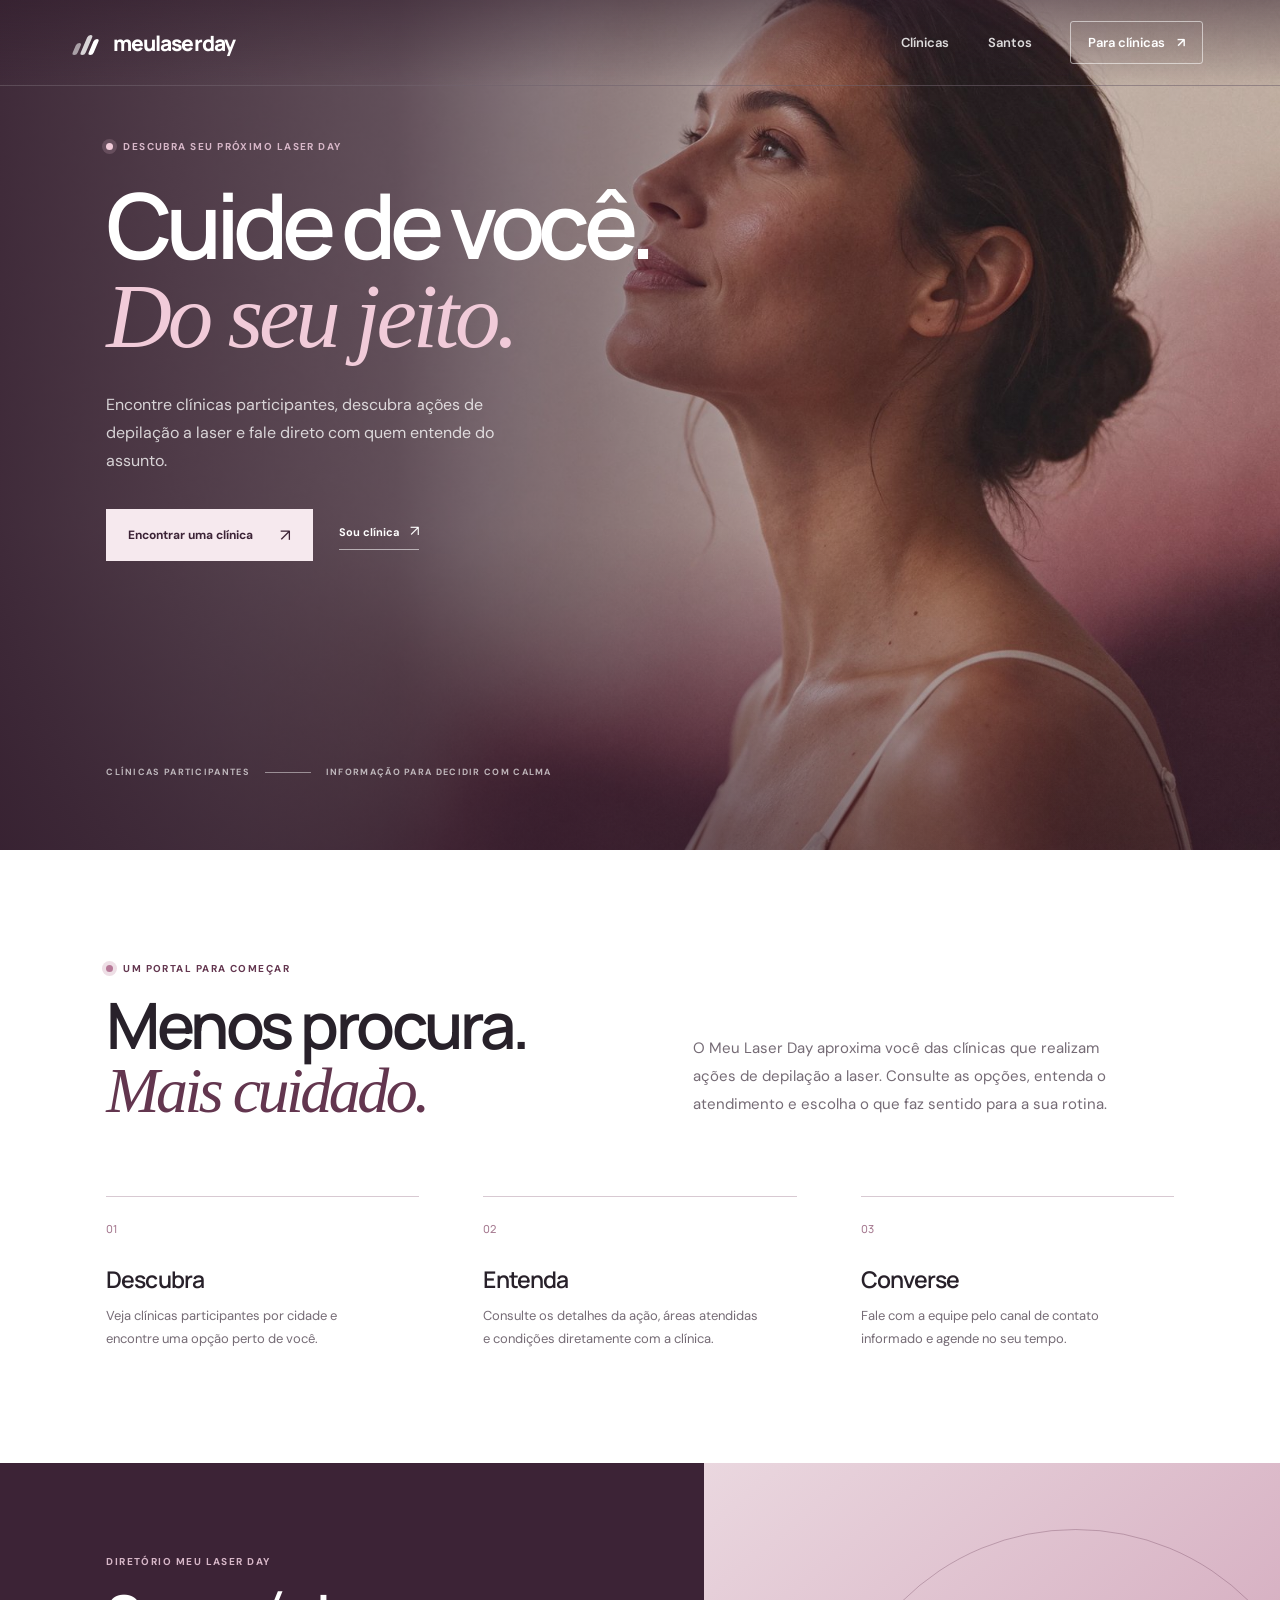
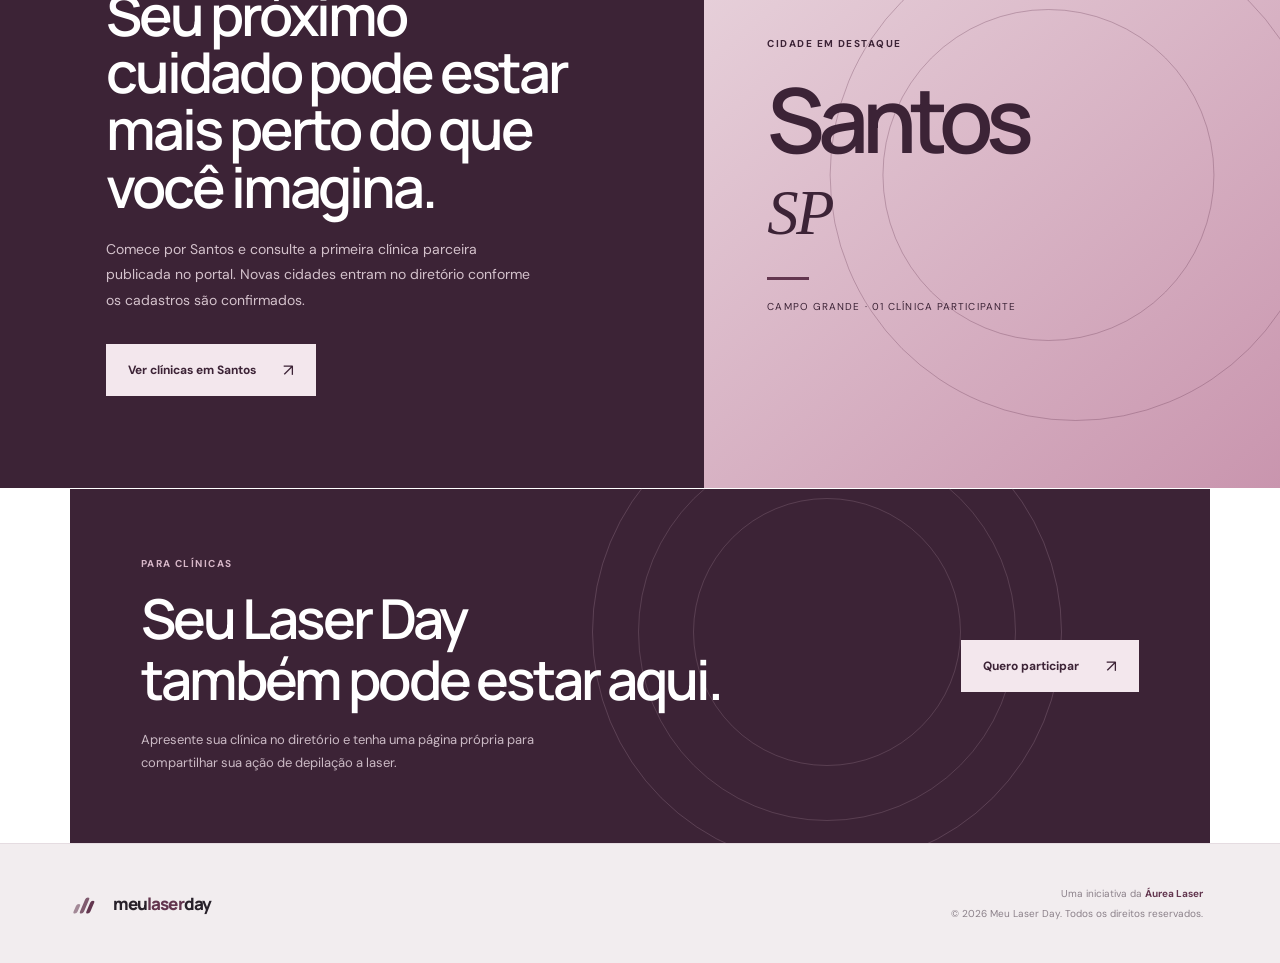
==== commit 23345c5c: "Redesenha home com hero fotográfico" ====
--- a/index.html
+++ b/index.html
@@ -3,9 +3,9 @@
 <head>
   <meta charset="utf-8">
   <meta name="viewport" content="width=device-width, initial-scale=1">
-  <title>Meu Laser Day | Divulgação para clínicas de depilação a laser</title>
-  <meta name="description" content="Divulgue o Laser Day da sua clínica no Meu Laser Day. Tenha uma página para apresentar sua clínica e receber contatos de pessoas interessadas em depilação a laser.">
-  <meta name="theme-color" content="#f8f5f6">
+  <title>Meu Laser Day | Encontre seu próximo Laser Day</title>
+  <meta name="description" content="Encontre clínicas participantes do Meu Laser Day, descubra ações de depilação a laser e fale diretamente com a clínica.">
+  <meta name="theme-color" content="#3c2336">
   <link rel="canonical" href="https://meulaserday.com.br/">
   <link rel="icon" href="/favicon.svg" type="image/svg+xml">
   <link rel="preconnect" href="https://fonts.googleapis.com">
@@ -15,8 +15,8 @@
   <meta property="og:type" content="website">
   <meta property="og:locale" content="pt_BR">
   <meta property="og:site_name" content="Meu Laser Day">
-  <meta property="og:title" content="Meu Laser Day | Divulgação para clínicas de depilação a laser">
-  <meta property="og:description" content="Cadastre sua clínica, divulgue seu Laser Day e tenha uma página própria para apresentar seu atendimento.">
+  <meta property="og:title" content="Meu Laser Day | Encontre seu próximo Laser Day">
+  <meta property="og:description" content="Descubra clínicas e ações de depilação a laser perto de você.">
   <meta property="og:url" content="https://meulaserday.com.br/">
   <script type="application/ld+json">
   {
@@ -25,102 +25,94 @@
     "name": "Meu Laser Day",
     "url": "https://meulaserday.com.br/",
     "inLanguage": "pt-BR",
-    "description": "Plataforma de divulgação de Laser Day para clínicas de depilação a laser."
+    "description": "Portal para encontrar clínicas participantes de Laser Day de depilação a laser."
   }
   </script>
 </head>
-<body>
-  <header class="site-header">
-    <a class="brand" href="/" aria-label="Meu Laser Day - início">
+<body class="home-page">
+  <header class="site-header site-header-home">
+    <a class="brand brand-light" href="/" aria-label="Meu Laser Day - início">
       <span class="brand-mark" aria-hidden="true"><span></span><span></span><span></span></span>
       <span>meu<span class="brand-accent">laser</span>day</span>
     </a>
     <nav class="main-nav" aria-label="Navegação principal">
-      <a href="/clinicas/">Diretório</a>
+      <a href="/clinicas/">Clínicas</a>
+      <a href="/laser-day-em-santos/">Santos</a>
       <a class="nav-cta" href="/para-clinicas/">Para clínicas <span aria-hidden="true">↗</span></a>
     </nav>
-    <button class="menu-toggle" type="button" aria-label="Abrir menu" aria-expanded="false">
+    <button class="menu-toggle menu-toggle-light" type="button" aria-label="Abrir menu" aria-expanded="false">
       <span></span><span></span>
     </button>
   </header>
 
   <main>
-    <section class="hero">
-      <div class="hero-copy">
-        <p class="eyebrow"><span class="eyebrow-dot"></span> Uma plataforma para clínicas</p>
-        <h1>Divulgue o <em>Laser Day</em> da sua clínica.</h1>
-        <p class="hero-intro">Cadastre sua clínica no Meu Laser Day, apresente suas ações de depilação a laser e tenha uma página própria para compartilhar com pessoas interessadas no seu atendimento.</p>
-        <a class="button button-dark" href="/para-clinicas/">Quero cadastrar minha clínica <span aria-hidden="true">↗</span></a>
-        <p class="hero-note">Cadastro e landing page sem custo adicional para parceiros da Áurea Laser Locação.</p>
+    <section class="home-hero">
+      <div class="home-hero-shade" aria-hidden="true"></div>
+      <div class="home-hero-content">
+        <p class="eyebrow eyebrow-light"><span class="eyebrow-dot eyebrow-dot-light"></span> Descubra seu próximo Laser Day</p>
+        <h1>Cuide de você.<br><em>Do seu jeito.</em></h1>
+        <p class="home-hero-intro">Encontre clínicas participantes, descubra ações de depilação a laser e fale direto com quem entende do assunto.</p>
+        <div class="home-hero-actions">
+          <a class="button button-light" href="/clinicas/">Encontrar uma clínica <span aria-hidden="true">↗</span></a>
+          <a class="home-text-link" href="/para-clinicas/">Sou clínica <span aria-hidden="true">↗</span></a>
+        </div>
       </div>
-      <div class="hero-art" aria-label="Composição abstrata em tons rosados">
-        <div class="art-orbit orbit-one"></div>
-        <div class="art-orbit orbit-two"></div>
-        <div class="art-disc"></div>
-        <div class="art-glow"></div>
-        <div class="art-caption"><span class="caption-line"></span><span>Sua clínica.<br>Seu Laser Day.</span></div>
-        <span class="art-index">MEU LASER DAY · PARA CLÍNICAS</span>
+      <div class="home-hero-footer" aria-label="Informações rápidas">
+        <span>Clínicas participantes</span>
+        <span class="hero-footer-line" aria-hidden="true"></span>
+        <span>Informação para decidir com calma</span>
       </div>
     </section>
 
-    <section class="section-wrap" id="como-funciona">
-      <div class="section-heading">
-        <div>
-          <p class="eyebrow">Sua clínica no portal</p>
-          <h2>Mais um espaço para<br>divulgar seu Laser Day.</h2>
-        </div>
-        <p class="section-aside">O Meu Laser Day apresenta clínicas que realizam ações de depilação a laser. A página da sua clínica reúne informações e facilita o contato de pessoas interessadas.</p>
+    <section class="home-intro section-wrap">
+      <div class="home-intro-heading">
+        <p class="eyebrow"><span class="eyebrow-dot"></span> Um portal para começar</p>
+        <h2>Menos procura.<br><em>Mais cuidado.</em></h2>
       </div>
-      <div class="steps">
-        <article class="step">
-          <span class="step-number">01</span>
-          <h3>Cadastre sua clínica</h3>
-          <p>Envie os dados do estabelecimento e as informações sobre o Laser Day que deseja divulgar.</p>
-        </article>
-        <article class="step">
-          <span class="step-number">02</span>
-          <h3>Tenha sua landing page</h3>
-          <p>Apresente sua clínica, os detalhes do Laser Day e os canais de contato em uma página própria.</p>
-        </article>
-        <article class="step">
-          <span class="step-number">03</span>
-          <h3>Compartilhe sua página</h3>
-          <p>Use o link nas redes sociais, no WhatsApp e nas divulgações da sua clínica.</p>
-        </article>
-      </div>
+      <p class="home-intro-copy">O Meu Laser Day aproxima você das clínicas que realizam ações de depilação a laser. Consulte as opções, entenda o atendimento e escolha o que faz sentido para a sua rotina.</p>
     </section>
 
-    <section class="discovery section-wrap">
-      <div class="section-heading">
-        <div>
-          <p class="eyebrow">Diretório Meu Laser Day</p>
-          <h2>Clínicas participantes<br>por cidade.</h2>
-        </div>
-        <p class="section-aside">O diretório permite que visitantes encontrem clínicas participantes e consultem as informações de cada Laser Day.</p>
+    <section class="home-benefits" aria-label="Como o Meu Laser Day ajuda">
+      <article class="home-benefit">
+        <span class="home-benefit-index">01</span>
+        <h3>Descubra</h3>
+        <p>Veja clínicas participantes por cidade e encontre uma opção perto de você.</p>
+      </article>
+      <article class="home-benefit">
+        <span class="home-benefit-index">02</span>
+        <h3>Entenda</h3>
+        <p>Consulte os detalhes da ação, áreas atendidas e condições diretamente com a clínica.</p>
+      </article>
+      <article class="home-benefit">
+        <span class="home-benefit-index">03</span>
+        <h3>Converse</h3>
+        <p>Fale com a equipe pelo canal de contato informado e agende no seu tempo.</p>
+      </article>
+    </section>
+
+    <section class="home-directory">
+      <div class="home-directory-copy">
+        <p class="eyebrow eyebrow-light">Diretório Meu Laser Day</p>
+        <h2>Seu próximo cuidado pode estar mais perto do que você imagina.</h2>
+        <p>Comece por Santos e consulte a primeira clínica parceira publicada no portal. Novas cidades entram no diretório conforme os cadastros são confirmados.</p>
+        <a class="button button-light" href="/laser-day-em-santos/">Ver clínicas em Santos <span aria-hidden="true">↗</span></a>
       </div>
-      <div class="city-panel">
-        <div class="city-panel-main">
-          <span class="city-kicker">Primeira cidade · São Paulo</span>
-          <h3>Clínicas em Santos.</h3>
-          <p>Conheça a primeira clínica parceira publicada no diretório: Natália Dias Esteticista, no bairro Campo Grande.</p>
-          <a class="text-link" style="color:var(--plum);border-color:#cbb4c1" href="/laser-day-em-santos/">Ver clínicas em Santos <span aria-hidden="true">↗</span></a>
-        </div>
-        <div class="city-panel-side">
-          <div class="city-symbol" aria-hidden="true">+</div>
-          <p>Quer apresentar sua clínica e divulgar seu Laser Day no diretório?</p>
-          <a href="/para-clinicas/" class="text-link">Quero participar <span aria-hidden="true">↗</span></a>
-        </div>
+      <div class="home-city-card">
+        <span class="home-city-kicker">Cidade em destaque</span>
+        <strong>Santos<br><em>SP</em></strong>
+        <span class="home-city-card-line" aria-hidden="true"></span>
+        <span class="home-city-card-note">Campo Grande · 01 clínica participante</span>
       </div>
     </section>
 
     <section class="partner-band">
       <div class="partner-band-inner">
         <div>
-          <p class="eyebrow eyebrow-light">Condição para parceiros Áurea Laser</p>
-          <h2>Cadastro e landing page<br>sem custo adicional.</h2>
-          <p>Clínicas parceiras da Áurea Laser Locação contam com cadastro no Meu Laser Day e uma landing page para divulgar seu Laser Day, sem custo adicional.</p>
+          <p class="eyebrow eyebrow-light">Para clínicas</p>
+          <h2>Seu Laser Day<br>também pode estar aqui.</h2>
+          <p>Apresente sua clínica no diretório e tenha uma página própria para compartilhar sua ação de depilação a laser.</p>
         </div>
-        <a class="button button-light" href="/para-clinicas/">Conheça as condições <span aria-hidden="true">↗</span></a>
+        <a class="button button-light" href="/para-clinicas/">Quero participar <span aria-hidden="true">↗</span></a>
         <span class="band-orbit" aria-hidden="true"></span>
       </div>
     </section>
@@ -138,4 +130,4 @@
   </footer>
   <script src="/assets/js/main.js" defer></script>
 </body>
-</html>+</html>
--- a/assets/css/style.css
+++ b/assets/css/style.css
@@ -161,3 +161,75 @@
 @media (max-width: 760px) {
   .clinic-listing-actions { align-items: flex-start; flex-direction: column; gap: 16px; }
 }
+
+/* Home redesign — editorial, direct and image-led */
+.home-page { background: #f8f5f6; }
+.home-page .site-header-home { position: absolute; inset: 0 0 auto; width: 100%; background: linear-gradient(180deg, rgba(45, 25, 40, .48), transparent); border-bottom-color: rgba(255,255,255,.18); }
+.home-page .brand-light, .home-page .brand-light .brand-accent { color: #fff; }
+.home-page .brand-light .brand-mark span { background: #fff; }
+.home-page .main-nav { color: rgba(255,255,255,.84); }
+.home-page .main-nav a:hover { color: #fff; }
+.home-page .main-nav .nav-cta { color: #fff; border-color: rgba(255,255,255,.55); }
+.home-page .menu-toggle-light span { background: #fff; }
+.home-hero { min-height: min(850px, 100svh); position: relative; display: flex; flex-direction: column; justify-content: center; padding: 140px clamp(22px, 8.3vw, 128px) 72px; background: #4b2c43 url('/assets/images/hero-laser-day-optimized.jpg') center / cover no-repeat; color: #fff; overflow: hidden; }
+.home-hero-shade { position: absolute; inset: 0; background: linear-gradient(90deg, rgba(48, 26, 43, .92) 0%, rgba(48, 26, 43, .75) 31%, rgba(48, 26, 43, .18) 66%, rgba(48, 26, 43, .08) 100%), linear-gradient(0deg, rgba(42, 23, 38, .47), transparent 38%); }
+.home-hero-content, .home-hero-footer { position: relative; z-index: 1; }
+.home-hero-content { max-width: 610px; }
+.home-hero .eyebrow { margin-bottom: 27px; }
+.home-hero h1 { font-size: clamp(54px, 7.1vw, 104px); line-height: .97; letter-spacing: -.07em; margin: 0 0 30px; color: #fff; }
+.home-hero h1 em { color: #f1cbd9; }
+.home-hero-intro { max-width: 410px; color: rgba(255,255,255,.78); font-size: 16px; line-height: 1.75; margin: 0 0 34px; }
+.home-hero-actions { display: flex; align-items: center; flex-wrap: wrap; gap: 26px; }
+.home-hero .button-light { background: #f6e9ee; }
+.home-hero .button-light:hover { background: #fff; }
+.home-text-link { color: #fff; border-bottom: 1px solid rgba(255,255,255,.56); padding-bottom: 8px; font-size: 11px; font-weight: 700; }
+.home-text-link span { margin-left: 7px; font-size: 15px; font-weight: 400; }
+.eyebrow-dot-light { background: #f1cbd9; box-shadow: 0 0 0 4px rgba(241,203,217,.17); }
+.home-hero-footer { display: flex; align-items: center; gap: 15px; margin-top: auto; padding-top: 72px; color: rgba(255,255,255,.65); font-size: 9px; font-weight: 700; letter-spacing: 1.3px; text-transform: uppercase; }
+.hero-footer-line { width: 46px; height: 1px; background: rgba(255,255,255,.45); }
+.home-intro { display: grid; grid-template-columns: 1fr 1fr; align-items: end; gap: 10%; padding-top: 112px; padding-bottom: 73px; background: #fff; }
+.home-intro-heading .eyebrow { margin-bottom: 18px; }
+.home-intro h2 { font-size: clamp(42px, 5vw, 67px); line-height: .99; }
+.home-intro h2 em { font-family: var(--serif); font-weight: 400; color: var(--plum); }
+.home-intro-copy { max-width: 430px; color: var(--muted); font-size: 15px; line-height: 1.85; margin: 0 0 4px; }
+.home-benefits { display: grid; grid-template-columns: repeat(3, 1fr); gap: 6%; padding: 0 clamp(22px, 8.3vw, 128px) 112px; background: #fff; }
+.home-benefit { border-top: 1px solid #d8c9d2; padding-top: 20px; }
+.home-benefit-index { color: #a77c92; font: 500 11px var(--display); }
+.home-benefit h3 { color: var(--ink); font: 600 23px var(--display); letter-spacing: -.04em; margin: 25px 0 9px; }
+.home-benefit p { max-width: 280px; color: var(--muted); font-size: 13px; line-height: 1.8; margin: 0; }
+.home-directory { display: grid; grid-template-columns: 1.1fr .9fr; align-items: stretch; background: var(--plum-deep); color: #fff; min-height: 510px; }
+.home-directory-copy { padding: 92px clamp(22px, 8.3vw, 128px); }
+.home-directory-copy h2 { max-width: 590px; font-size: clamp(38px, 4.4vw, 61px); line-height: 1.02; margin-bottom: 22px; }
+.home-directory-copy > p:not(.eyebrow) { max-width: 425px; color: #d4c2cc; font-size: 14px; line-height: 1.8; margin-bottom: 31px; }
+.home-city-card { min-height: 510px; padding: 75px 11%; display: flex; flex-direction: column; justify-content: center; background: linear-gradient(140deg, #ead7df 0%, #c995ae 100%); color: var(--plum-deep); position: relative; overflow: hidden; }
+.home-city-card::before, .home-city-card::after { content: ""; position: absolute; border: 1px solid rgba(99,54,79,.30); border-radius: 50%; width: 490px; height: 490px; top: 50%; left: 50%; transform: translate(-33%, -50%); }
+.home-city-card::after { width: 330px; height: 330px; transform: translate(-33%, -50%); }
+.home-city-card > * { position: relative; z-index: 1; }
+.home-city-kicker { font-size: 10px; letter-spacing: 1.45px; font-weight: 700; text-transform: uppercase; }
+.home-city-card strong { font: 600 clamp(58px, 7vw, 98px)/.9 var(--display); letter-spacing: -.08em; margin: 29px 0 36px; }
+.home-city-card strong em { font-family: var(--serif); font-size: .7em; font-weight: 400; letter-spacing: -.04em; }
+.home-city-card-line { width: 42px; height: 3px; background: var(--plum); }
+.home-city-card-note { margin-top: 20px; font-size: 10px; letter-spacing: 1.1px; text-transform: uppercase; }
+.home-directory .button-light { color: var(--plum-deep); }
+.home-page .partner-band { background: #fff; padding-top: 1px; }
+.home-page .partner-band-inner { margin: 0 clamp(22px, 5.5vw, 84px); padding-left: clamp(22px, 5.5vw, 84px); padding-right: clamp(22px, 5.5vw, 84px); background: var(--plum-deep); }
+.home-page .site-footer { border-top: 1px solid #e5dce1; }
+@media (max-width: 760px) {
+  .home-page .site-header-home { background: linear-gradient(180deg, rgba(45, 25, 40, .62), transparent); }
+  .home-page .main-nav { background: var(--plum-deep); }
+  .home-hero { min-height: 750px; padding-top: 125px; background-position: 62% center; }
+  .home-hero-shade { background: linear-gradient(90deg, rgba(48, 26, 43, .9) 0%, rgba(48, 26, 43, .52) 100%), linear-gradient(0deg, rgba(42, 23, 38, .60), transparent 55%); }
+  .home-hero h1 { font-size: clamp(53px, 15vw, 76px); }
+  .home-hero-intro { font-size: 14px; max-width: 340px; }
+  .home-hero-footer { padding-top: 55px; flex-wrap: wrap; }
+  .hero-footer-line { display: none; }
+  .home-intro { display: block; padding-top: 76px; padding-bottom: 46px; }
+  .home-intro-copy { margin-top: 27px; font-size: 14px; }
+  .home-benefits { grid-template-columns: 1fr; gap: 35px; padding-bottom: 78px; }
+  .home-benefit p { max-width: 400px; }
+  .home-directory { grid-template-columns: 1fr; }
+  .home-directory-copy { padding-top: 75px; padding-bottom: 65px; }
+  .home-directory-copy h2 { font-size: clamp(39px, 11vw, 56px); }
+  .home-city-card { min-height: 360px; padding-top: 58px; padding-bottom: 58px; }
+  .home-page .partner-band-inner { margin: 0; }
+}
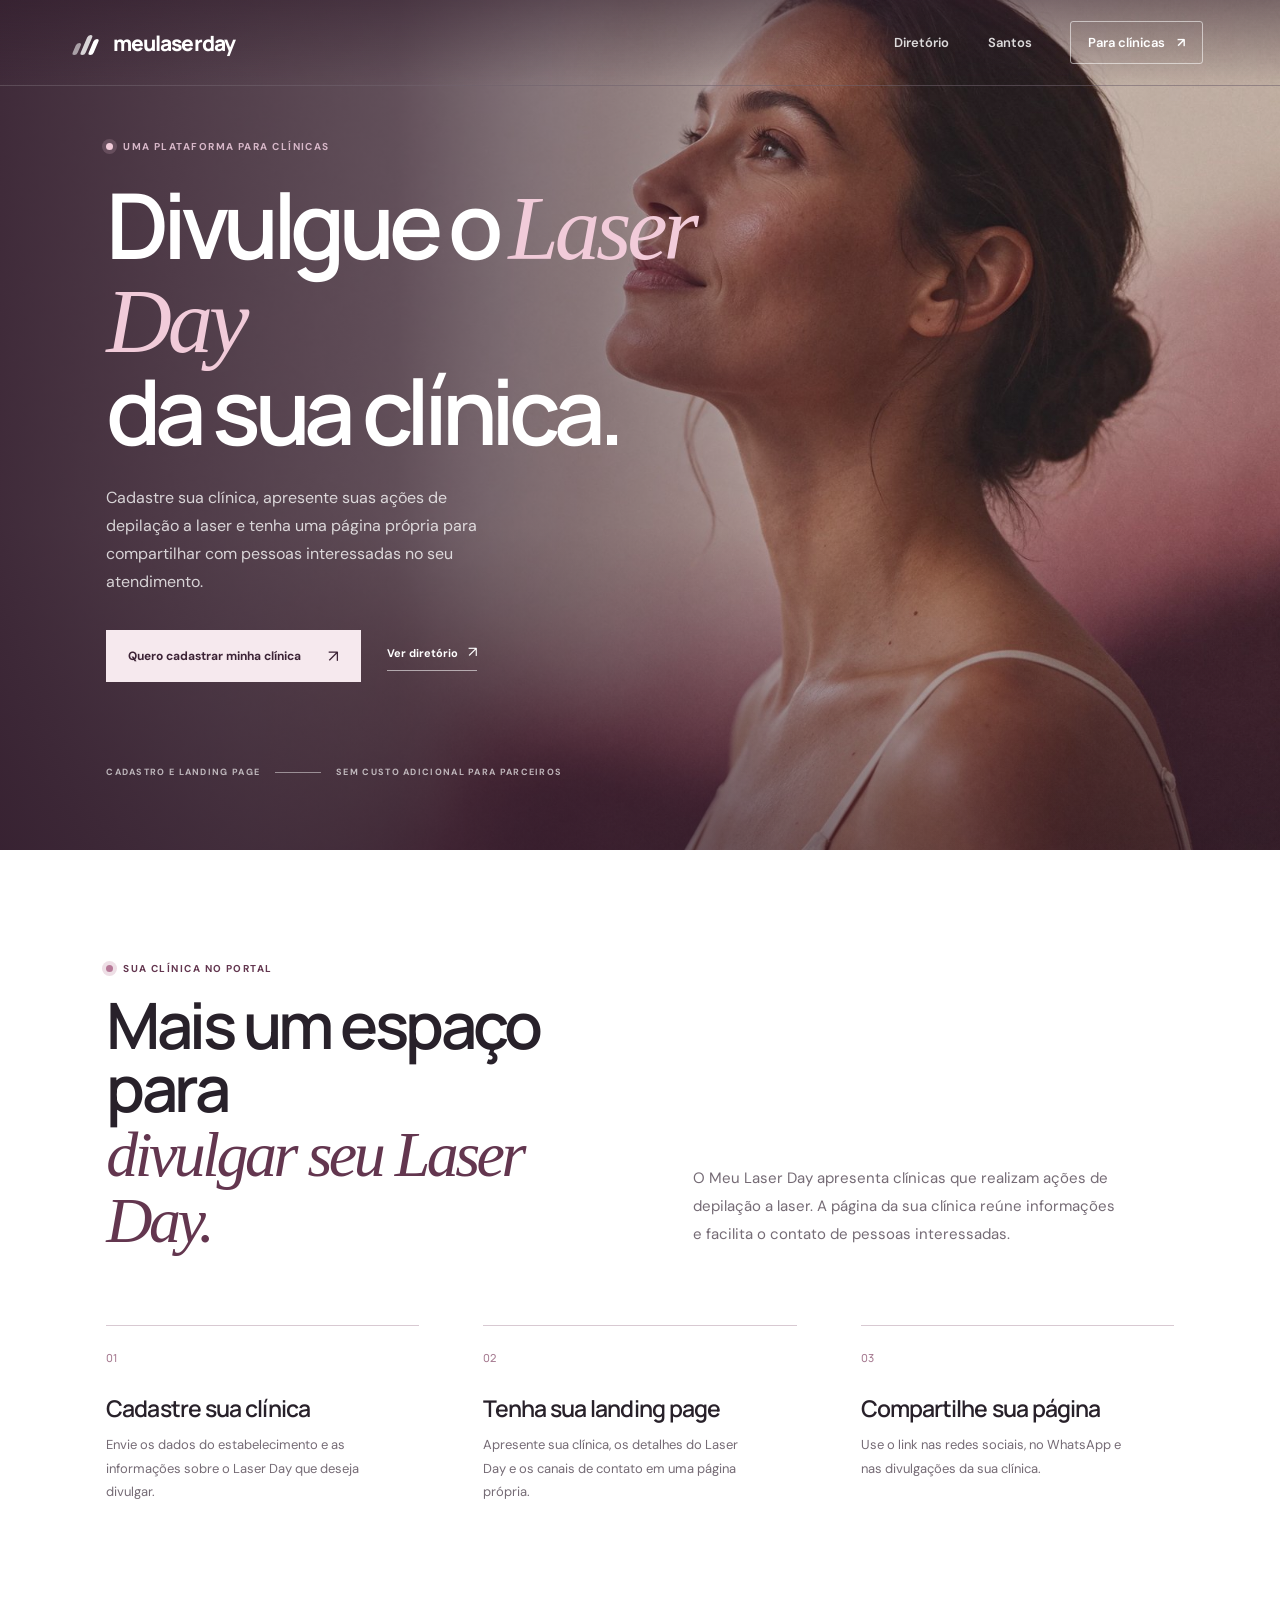
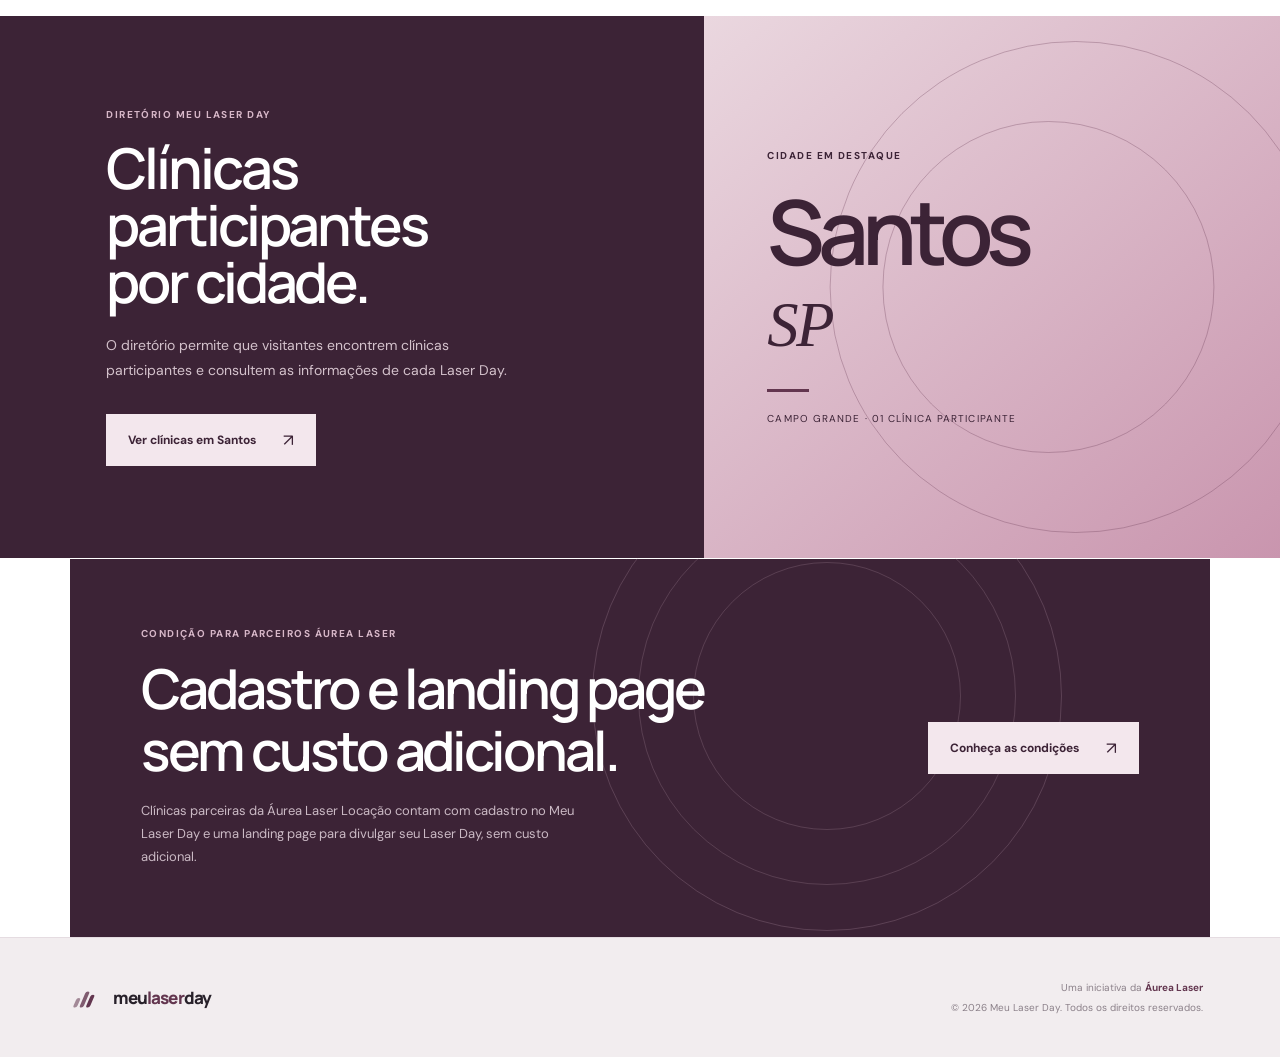
==== commit 07813bca: "Ajusta copy da home para comunicação direta" ====
--- a/index.html
+++ b/index.html
@@ -3,8 +3,8 @@
 <head>
   <meta charset="utf-8">
   <meta name="viewport" content="width=device-width, initial-scale=1">
-  <title>Meu Laser Day | Encontre seu próximo Laser Day</title>
-  <meta name="description" content="Encontre clínicas participantes do Meu Laser Day, descubra ações de depilação a laser e fale diretamente com a clínica.">
+  <title>Meu Laser Day | Divulgação para clínicas de depilação a laser</title>
+  <meta name="description" content="Divulgue o Laser Day da sua clínica no Meu Laser Day. Tenha uma página para apresentar sua clínica e receber contatos de pessoas interessadas.">
   <meta name="theme-color" content="#3c2336">
   <link rel="canonical" href="https://meulaserday.com.br/">
   <link rel="icon" href="/favicon.svg" type="image/svg+xml">
@@ -15,8 +15,8 @@
   <meta property="og:type" content="website">
   <meta property="og:locale" content="pt_BR">
   <meta property="og:site_name" content="Meu Laser Day">
-  <meta property="og:title" content="Meu Laser Day | Encontre seu próximo Laser Day">
-  <meta property="og:description" content="Descubra clínicas e ações de depilação a laser perto de você.">
+  <meta property="og:title" content="Meu Laser Day | Divulgação para clínicas de depilação a laser">
+  <meta property="og:description" content="Cadastre sua clínica, divulgue seu Laser Day e tenha uma página própria para apresentar seu atendimento.">
   <meta property="og:url" content="https://meulaserday.com.br/">
   <script type="application/ld+json">
   {
@@ -25,7 +25,7 @@
     "name": "Meu Laser Day",
     "url": "https://meulaserday.com.br/",
     "inLanguage": "pt-BR",
-    "description": "Portal para encontrar clínicas participantes de Laser Day de depilação a laser."
+    "description": "Plataforma de divulgação de Laser Day para clínicas de depilação a laser."
   }
   </script>
 </head>
@@ -36,7 +36,7 @@
       <span>meu<span class="brand-accent">laser</span>day</span>
     </a>
     <nav class="main-nav" aria-label="Navegação principal">
-      <a href="/clinicas/">Clínicas</a>
+      <a href="/clinicas/">Diretório</a>
       <a href="/laser-day-em-santos/">Santos</a>
       <a class="nav-cta" href="/para-clinicas/">Para clínicas <span aria-hidden="true">↗</span></a>
     </nav>
@@ -49,52 +49,52 @@
     <section class="home-hero">
       <div class="home-hero-shade" aria-hidden="true"></div>
       <div class="home-hero-content">
-        <p class="eyebrow eyebrow-light"><span class="eyebrow-dot eyebrow-dot-light"></span> Descubra seu próximo Laser Day</p>
-        <h1>Cuide de você.<br><em>Do seu jeito.</em></h1>
-        <p class="home-hero-intro">Encontre clínicas participantes, descubra ações de depilação a laser e fale direto com quem entende do assunto.</p>
+        <p class="eyebrow eyebrow-light"><span class="eyebrow-dot eyebrow-dot-light"></span> Uma plataforma para clínicas</p>
+        <h1>Divulgue o <em>Laser Day</em><br>da sua clínica.</h1>
+        <p class="home-hero-intro">Cadastre sua clínica, apresente suas ações de depilação a laser e tenha uma página própria para compartilhar com pessoas interessadas no seu atendimento.</p>
         <div class="home-hero-actions">
-          <a class="button button-light" href="/clinicas/">Encontrar uma clínica <span aria-hidden="true">↗</span></a>
-          <a class="home-text-link" href="/para-clinicas/">Sou clínica <span aria-hidden="true">↗</span></a>
+          <a class="button button-light" href="/para-clinicas/">Quero cadastrar minha clínica <span aria-hidden="true">↗</span></a>
+          <a class="home-text-link" href="/clinicas/">Ver diretório <span aria-hidden="true">↗</span></a>
         </div>
       </div>
       <div class="home-hero-footer" aria-label="Informações rápidas">
-        <span>Clínicas participantes</span>
+        <span>Cadastro e landing page</span>
         <span class="hero-footer-line" aria-hidden="true"></span>
-        <span>Informação para decidir com calma</span>
+        <span>Sem custo adicional para parceiros</span>
       </div>
     </section>
 
     <section class="home-intro section-wrap">
       <div class="home-intro-heading">
-        <p class="eyebrow"><span class="eyebrow-dot"></span> Um portal para começar</p>
-        <h2>Menos procura.<br><em>Mais cuidado.</em></h2>
+        <p class="eyebrow"><span class="eyebrow-dot"></span> Sua clínica no portal</p>
+        <h2>Mais um espaço para<br><em>divulgar seu Laser Day.</em></h2>
       </div>
-      <p class="home-intro-copy">O Meu Laser Day aproxima você das clínicas que realizam ações de depilação a laser. Consulte as opções, entenda o atendimento e escolha o que faz sentido para a sua rotina.</p>
+      <p class="home-intro-copy">O Meu Laser Day apresenta clínicas que realizam ações de depilação a laser. A página da sua clínica reúne informações e facilita o contato de pessoas interessadas.</p>
     </section>
 
     <section class="home-benefits" aria-label="Como o Meu Laser Day ajuda">
       <article class="home-benefit">
         <span class="home-benefit-index">01</span>
-        <h3>Descubra</h3>
-        <p>Veja clínicas participantes por cidade e encontre uma opção perto de você.</p>
+        <h3>Cadastre sua clínica</h3>
+        <p>Envie os dados do estabelecimento e as informações sobre o Laser Day que deseja divulgar.</p>
       </article>
       <article class="home-benefit">
         <span class="home-benefit-index">02</span>
-        <h3>Entenda</h3>
-        <p>Consulte os detalhes da ação, áreas atendidas e condições diretamente com a clínica.</p>
+        <h3>Tenha sua landing page</h3>
+        <p>Apresente sua clínica, os detalhes do Laser Day e os canais de contato em uma página própria.</p>
       </article>
       <article class="home-benefit">
         <span class="home-benefit-index">03</span>
-        <h3>Converse</h3>
-        <p>Fale com a equipe pelo canal de contato informado e agende no seu tempo.</p>
+        <h3>Compartilhe sua página</h3>
+        <p>Use o link nas redes sociais, no WhatsApp e nas divulgações da sua clínica.</p>
       </article>
     </section>
 
     <section class="home-directory">
       <div class="home-directory-copy">
         <p class="eyebrow eyebrow-light">Diretório Meu Laser Day</p>
-        <h2>Seu próximo cuidado pode estar mais perto do que você imagina.</h2>
-        <p>Comece por Santos e consulte a primeira clínica parceira publicada no portal. Novas cidades entram no diretório conforme os cadastros são confirmados.</p>
+        <h2>Clínicas participantes<br>por cidade.</h2>
+        <p>O diretório permite que visitantes encontrem clínicas participantes e consultem as informações de cada Laser Day.</p>
         <a class="button button-light" href="/laser-day-em-santos/">Ver clínicas em Santos <span aria-hidden="true">↗</span></a>
       </div>
       <div class="home-city-card">
@@ -108,11 +108,11 @@
     <section class="partner-band">
       <div class="partner-band-inner">
         <div>
-          <p class="eyebrow eyebrow-light">Para clínicas</p>
-          <h2>Seu Laser Day<br>também pode estar aqui.</h2>
-          <p>Apresente sua clínica no diretório e tenha uma página própria para compartilhar sua ação de depilação a laser.</p>
+          <p class="eyebrow eyebrow-light">Condição para parceiros Áurea Laser</p>
+          <h2>Cadastro e landing page<br>sem custo adicional.</h2>
+          <p>Clínicas parceiras da Áurea Laser Locação contam com cadastro no Meu Laser Day e uma landing page para divulgar seu Laser Day, sem custo adicional.</p>
         </div>
-        <a class="button button-light" href="/para-clinicas/">Quero participar <span aria-hidden="true">↗</span></a>
+        <a class="button button-light" href="/para-clinicas/">Conheça as condições <span aria-hidden="true">↗</span></a>
         <span class="band-orbit" aria-hidden="true"></span>
       </div>
     </section>
